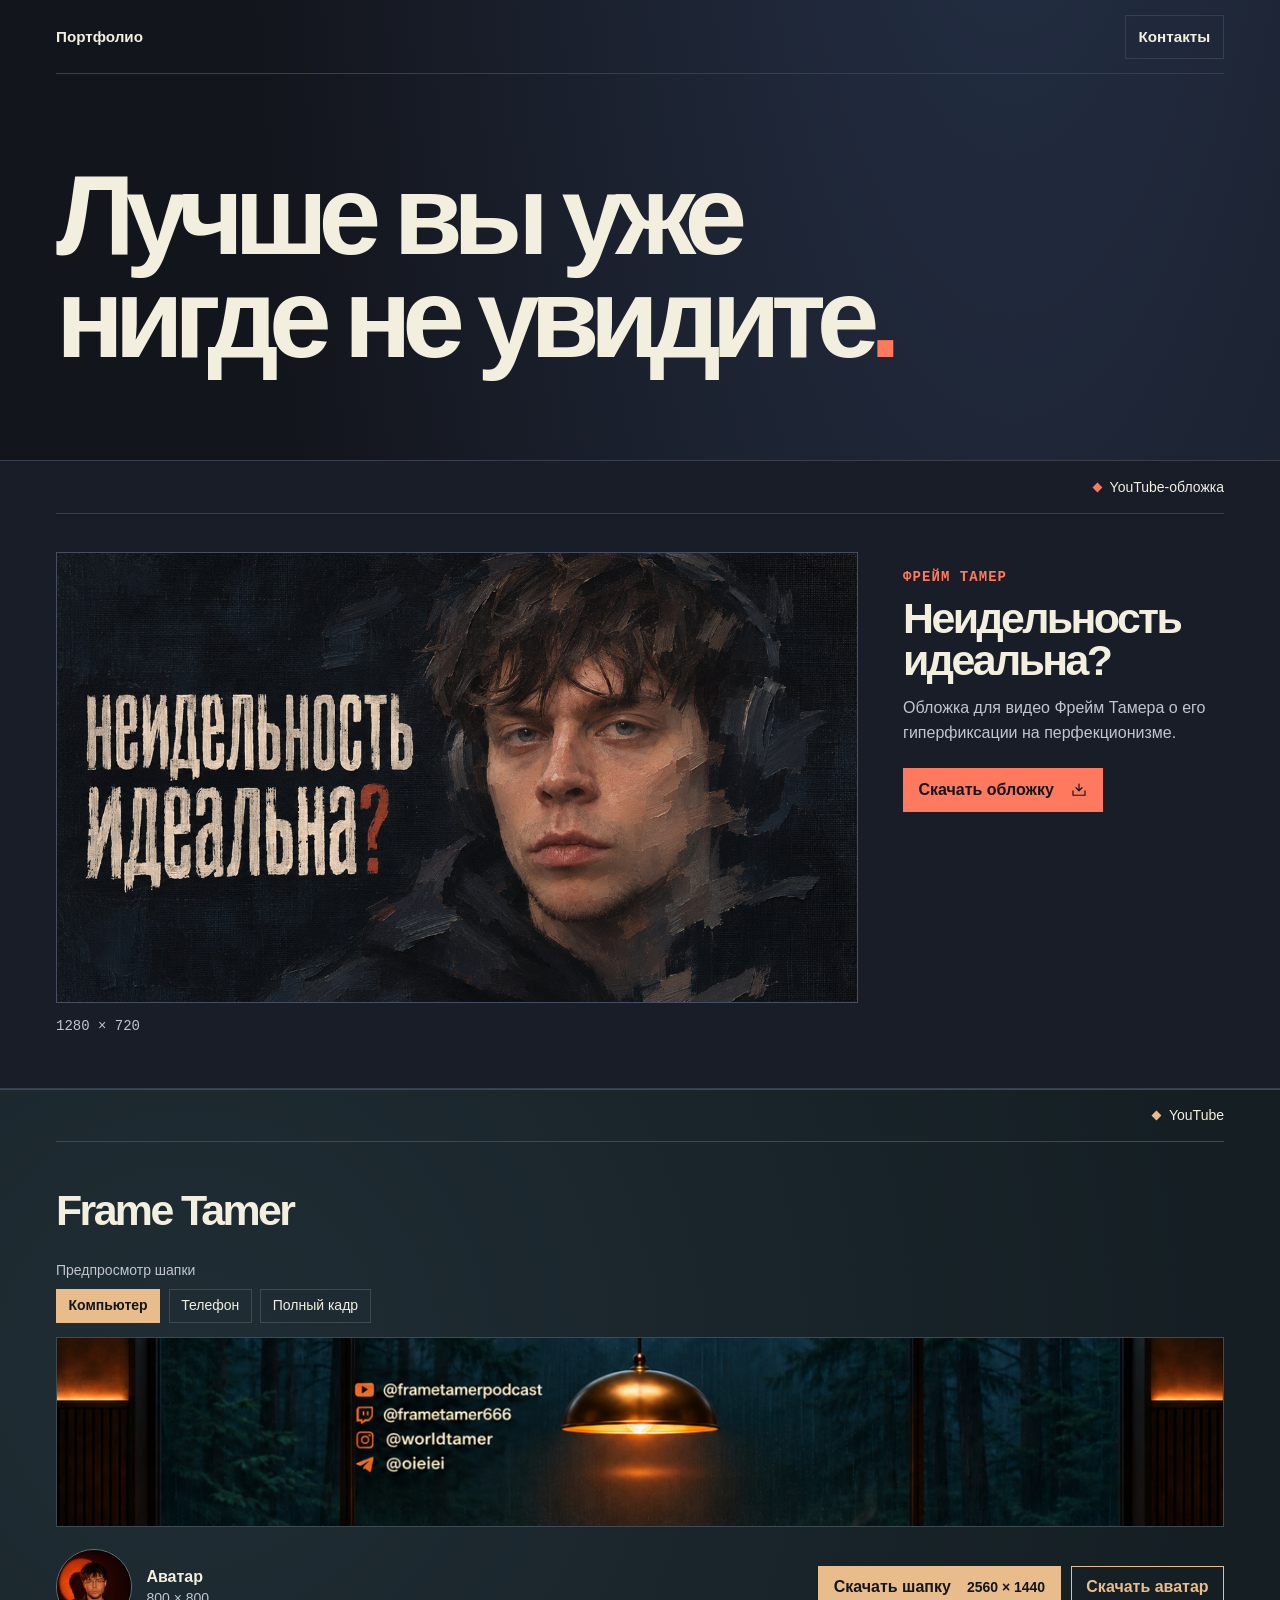
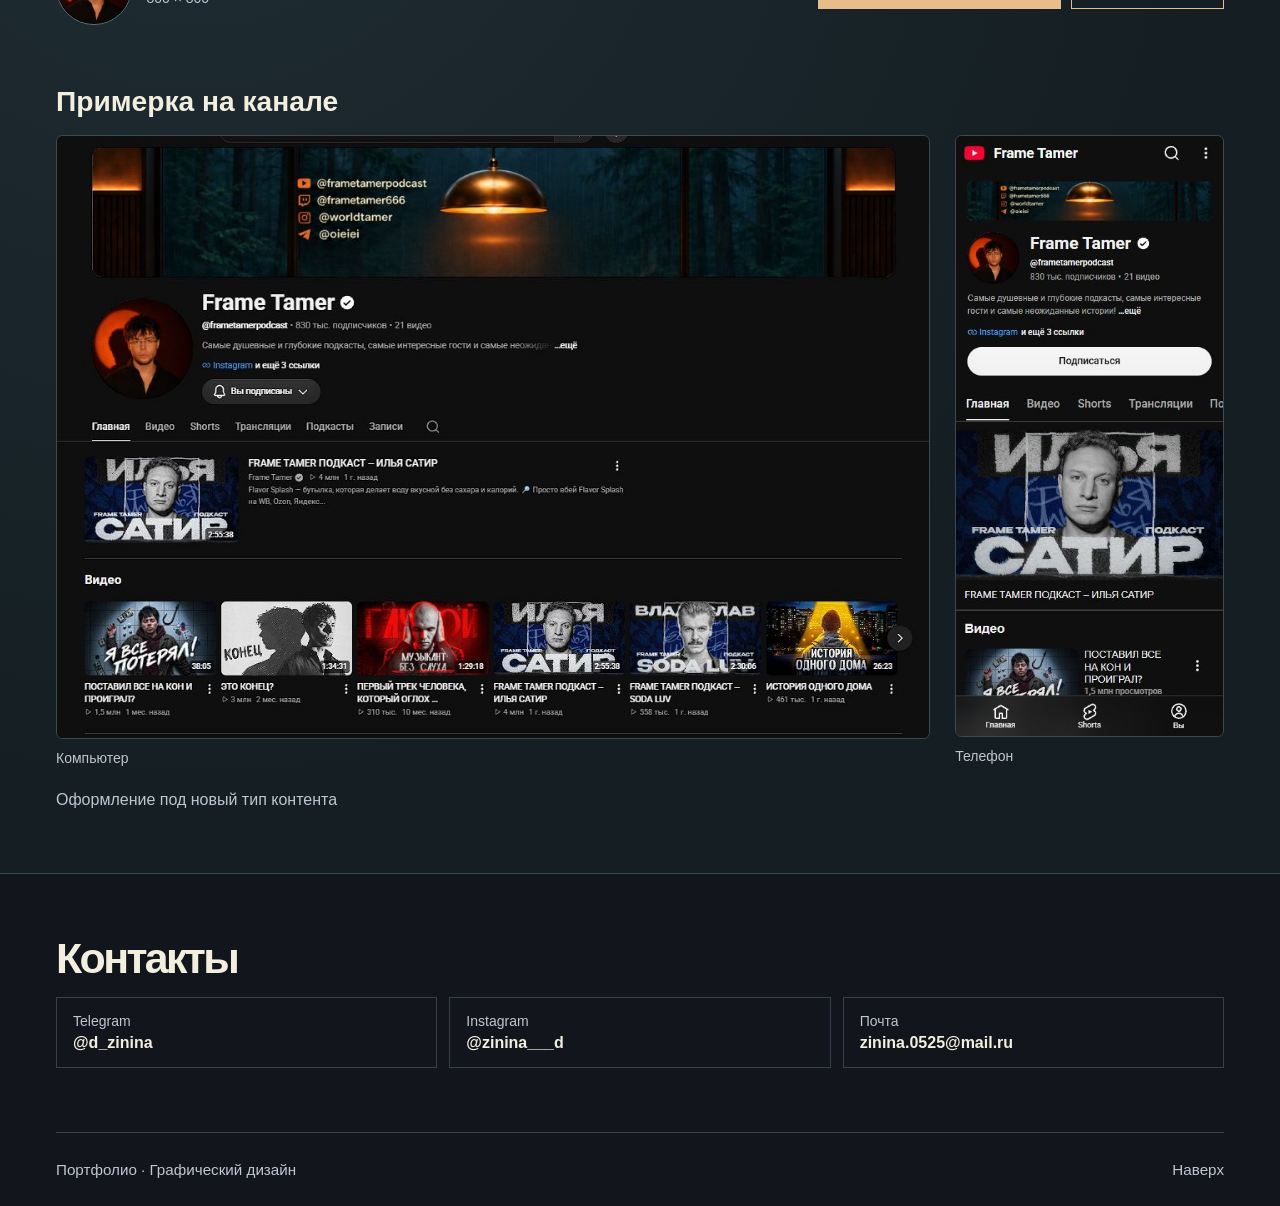
==== index.html @ 2d891936 "Capitalize the channel case caption" ====
<!doctype html>
<html lang="ru">
<head>
  <meta charset="utf-8">
  <meta name="viewport" content="width=device-width, initial-scale=1">
  <meta name="theme-color" content="#13151c">
  <meta name="description" content="Портфолио графического дизайна. Обложка видео и оформление YouTube-канала Frame Tamer.">
  <title>Портфолио Дарьи</title>
  <link rel="stylesheet" href="./style.css?v=contact-button">
</head>
<body>
  <header class="mast wrap" id="top">
    <a class="identity" href="#top">Портфолио</a>
    <a class="mast-contact" href="#contacts">Контакты</a>
  </header>
  <main>
    <section class="intro wrap" aria-labelledby="title">
      <h1 id="title">Лучше вы уже<br>нигде не увидите<span>.</span></h1>
    </section>
    <section class="project" id="work" aria-labelledby="case-title">
      <div class="wrap">
        <div class="project-head">
          <span class="project-type"><span aria-hidden="true"></span>YouTube-обложка</span>
        </div>
        <div class="project-grid">
          <figure class="art">
            <img src="./cover.jpg?v=oil-restored" width="1280" height="720" alt="Портрет Фрейм Тамера на чёрном холсте с неровными мазками по краям. Слева заголовок «неидельность идеальна?».">
            <figcaption>1280 × 720</figcaption>
          </figure>
          <div class="case-info">
            <p class="eyebrow">Фрейм Тамер</p>
            <h2 id="case-title">Неидельность <br>идеальна?</h2>
            <p>Обложка для видео Фрейм Тамера о его гиперфиксации на перфекционизме.</p>
            <a class="download" href="./cover.jpg?v=oil-restored" download="frame-tamer-youtube-cover.jpg">Скачать обложку <svg aria-hidden="true" width="18" height="18" viewBox="0 0 24 24" fill="none"><path d="M4 13v6h16v-6M8 9l4 4 4-4m-4-5v9" stroke="currentColor" stroke-width="1.6" stroke-linecap="round" stroke-linejoin="round"/></svg></a>
          </div>
        </div>
      </div>
    </section>
    <section class="project channel-project" id="channel" aria-labelledby="channel-title">
      <div class="wrap">
        <div class="project-head">
          <span class="project-type"><span aria-hidden="true"></span>YouTube</span>
        </div>

        <h2 class="channel-intro" id="channel-title">Frame Tamer</h2>

        <fieldset class="channel-preview">
          <legend>Предпросмотр шапки</legend>
          <input class="preview-radio" type="radio" name="banner-view" id="view-desktop" checked>
          <label for="view-desktop">Компьютер</label>
          <input class="preview-radio" type="radio" name="banner-view" id="view-mobile">
          <label for="view-mobile">Телефон</label>
          <input class="preview-radio" type="radio" name="banner-view" id="view-full">
          <label for="view-full">Полный кадр</label>
          <div class="banner-stage">
            <div class="banner-frame">
              <img src="./channel-banner.jpg?v=open-window" width="2560" height="1440" loading="lazy" alt="Высокое панорамное окно с видом на вечерний лес, оранжевая лампа над центром стола и контакты Frame Tamer слева.">
            </div>
          </div>
        </fieldset>

        <div class="channel-assets">
          <figure class="avatar-preview">
            <img src="./channel-avatar.jpg?v=amber" width="800" height="800" loading="lazy" alt="Фотопортрет Frame Tamer в очках. За ним оранжевый круг света и тень на стене.">
            <figcaption><strong>Аватар</strong><span>800 × 800</span></figcaption>
          </figure>
          <div class="channel-downloads" aria-label="Файлы оформления">
            <a class="download" href="./channel-banner.jpg?v=open-window" download="frame-tamer-banner.jpg">Скачать шапку <span>2560 × 1440</span></a>
            <a class="download" href="./channel-avatar.jpg?v=amber" download="frame-tamer-avatar.jpg">Скачать аватар</a>
          </div>
        </div>
        <section class="channel-mockups" aria-labelledby="mockup-title">
          <h3 id="mockup-title">Примерка на канале</h3>
          <div class="mockup-grid">
            <figure>
              <a href="./channel-preview-desktop.jpg?v=open-window" aria-label="Открыть примерку на компьютере в полном размере">
                <img src="./channel-preview-desktop.jpg?v=open-window" width="1046" height="723" loading="lazy" alt="Скриншот канала на компьютере с новой шапкой и фотоаватаром.">
              </a>
              <figcaption>Компьютер</figcaption>
            </figure>
            <figure class="mockup-phone">
              <a href="./channel-preview-mobile.jpg?v=open-window" aria-label="Открыть примерку на телефоне в полном размере">
                <img src="./channel-preview-mobile.jpg?v=open-window" width="375" height="844" loading="lazy" alt="Скриншот канала на телефоне с новой шапкой и фотоаватаром.">
              </a>
              <figcaption>Телефон</figcaption>
            </figure>
          </div>
          <p class="channel-caption">Оформление под новый тип контента</p>
        </section>
      </div>
    </section>
    <section class="contacts wrap" id="contacts" aria-labelledby="contacts-title">
      <h2 id="contacts-title">Контакты</h2>
      <ul class="contact-list">
        <li><a href="https://t.me/d_zinina"><span>Telegram</span><strong>@d_zinina</strong></a></li>
        <li><a href="https://www.instagram.com/zinina___d/"><span>Instagram</span><strong>@zinina___d</strong></a></li>
        <li><a href="mailto:zinina.0525@mail.ru"><span>Почта</span><strong>zinina.0525@mail.ru</strong></a></li>
      </ul>
    </section>
  </main>
  <footer class="footer wrap">
    <span>Портфолио · Графический дизайн</span>
    <a href="#top">Наверх</a>
  </footer>
</body>
</html>
---- style.css ----
:root {
  color-scheme: dark;
  --ink: #13151c;
  --paper: #f2efdf;
  --soft: #c0c5d1;
  --line: #383e4e;
  --accent: #ff795f;
  font-family: "Segoe UI", Arial, sans-serif;
  font-size: 100%;
}
*, *::before, *::after { box-sizing: border-box; }
html { scroll-behavior: smooth; }
body {
  min-width: 280px;
  margin: 0;
  color: var(--paper);
  background-color: var(--ink);
  background-image: radial-gradient(ellipse at 79% -18%, #253148, transparent 54%);
  -webkit-font-smoothing: antialiased;
}
a { color: inherit; text-decoration: none; }
a:hover { color: var(--accent); }
a:focus-visible { outline: 2px solid var(--accent); outline-offset: 5px; }
.wrap { width: min(100% - 7rem, 1280px); margin-inline: auto; }
.mast, .footer {
  display: flex;
  justify-content: space-between;
  align-items: center;
  gap: 1rem;
  min-height: 74px;
  font-size: .95rem;
}
.mast { border-bottom: 1px solid var(--line); }
.identity { display: inline-flex; align-items: center; gap: .65rem; font-weight: 700; }
.mast-contact {
  display: inline-flex;
  align-items: center;
  min-height: 44px;
  padding: .4rem .8rem;
  border: 1px solid var(--line);
  font-weight: 650;
}
.mast-contact:hover { border-color: var(--accent); }
.intro { padding-block: clamp(2.8rem, 7vw, 6.25rem); }
.eyebrow {
  margin: 0;
  color: var(--soft);
  font: 600 .875rem/1.4 "Cascadia Mono", Consolas, monospace;
  text-transform: uppercase;
  letter-spacing: .075em;
}
h1 {
  margin: 0;
  font-size: clamp(2.1rem, 8.8vw, 7.85rem);
  line-height: .92;
  font-weight: 800;
  letter-spacing: -.085em;
}
h1 span { color: var(--accent); }
.project {
  background: #191d27;
  border-block: 1px solid var(--line);
  scroll-margin-top: 1rem;
}
.project-head {
  display: flex;
  align-items: center;
  justify-content: flex-end;
  flex-wrap: wrap;
  gap: .75rem;
  padding-block: 1.1rem;
  border-bottom: 1px solid var(--line);
}
.project-type {
  display: inline-flex;
  gap: .56rem;
  align-items: center;
  color: var(--paper);
  font-size: .875rem;
}
.project-type span { width: .43rem; height: .43rem; background: var(--accent); transform: rotate(45deg); }
.project-grid {
  display: grid;
  grid-template-columns: minmax(0, 2.5fr) minmax(0, 1fr);
  align-items: start;
  gap: clamp(1.8rem, 3.5vw, 3.5rem);
  padding-block: clamp(1.4rem, 3vw, 2.6rem) clamp(1.8rem, 4vw, 3.5rem);
}
.art { margin: 0; }
.art img {
  aspect-ratio: 16 / 9;
  display: block;
  width: 100%;
  height: auto;
  border: 1px solid #474e62;
}
.art figcaption {
  display: flex;
  justify-content: space-between;
  gap: 1rem;
  margin-top: .85rem;
  color: var(--soft);
  font: .875rem/1.4 "Cascadia Mono", Consolas, monospace;
}
.case-info { padding-block: clamp(0rem, 1.25vw, 1rem); }
.case-info .eyebrow { color: var(--accent); }
h2 {
  margin: .65rem 0 .95rem;
  font-size: clamp(1.9rem, 3.35vw, 3.45rem);
  line-height: .97;
  letter-spacing: -.061em;
  overflow-wrap: anywhere;
}
.case-info p:not(.eyebrow) { margin: 0 0 .85rem; color: var(--soft); line-height: 1.53; }
.download {
  display: inline-flex;
  justify-content: space-between;
  align-items: center;
  gap: 1rem;
  margin-top: .6rem;
  padding: .72rem .9rem;
  border: 1px solid var(--accent);
  font-weight: 650;
  color: var(--ink);
  background: var(--accent);
}
.download:hover { color: var(--accent); background: transparent; }
.footer { color: var(--soft); }
@media (max-width: 900px) {
  .wrap { width: calc(100% - 3rem); }
  .project-grid { grid-template-columns: minmax(0, 1fr); }
  .case-info { max-width: 32rem; }
  h2 { font-size: clamp(2.4rem, 6.5vw, 3.4rem); }
  h2 br { display: none; }
}
@media (max-width: 590px) {
  .wrap { width: calc(100% - 2rem); }
  .mast, .footer { min-height: 60px; }
  h1 { font-size: clamp(1.85rem, 10vw, 3.9rem); }
  .eyebrow { letter-spacing: .035em; }
  .footer { font-size: .875rem; }
}
@media (prefers-reduced-motion: reduce) { html { scroll-behavior: auto; } }



.channel-project {
  --accent: #e9bd8b;
  --line: #3d4b51;
  background-color: #141e23;
  background-image: radial-gradient(ellipse at 15% 20%, #202d34, transparent 68%);
  padding-bottom: clamp(2.2rem, 5vw, 4rem);
}
.channel-intro { margin: 0; padding-block: clamp(1.5rem, 4vw, 3rem) clamp(1rem, 2.4vw, 2rem); }
.channel-preview {
  min-inline-size: 0;
  margin: 0;
  padding: 0;
  border: 0;
}
.channel-preview legend {
  padding: 0;
  margin-bottom: .65rem;
  color: var(--soft);
  font-size: .875rem;
}
.preview-radio {
  position: absolute;
  inline-size: 1px;
  block-size: 1px;
  clip-path: inset(50%);
  overflow: hidden;
  white-space: nowrap;
}
.preview-radio + label {
  display: inline-block;
  margin: 0 .25rem .45rem 0;
  padding: .48rem .72rem;
  border: 1px solid var(--line);
  color: var(--paper);
  cursor: pointer;
  font-size: .875rem;
  line-height: 1.25;
}
.preview-radio + label:hover { border-color: var(--accent); }
.preview-radio:checked + label {
  border-color: var(--accent);
  background: var(--accent);
  color: var(--ink);
  font-weight: 650;
}
.preview-radio:focus-visible + label { outline: 2px solid var(--accent); outline-offset: 3px; }
.banner-stage {
  display: grid;
  place-items: center;
  margin-top: .4rem;
  border: 1px solid var(--line);
  background: #10181c;
}
.banner-frame {
  position: relative;
  width: 100%;
  aspect-ratio: 963 / 155;
  overflow: hidden;
}
.banner-frame img {
  position: absolute;
  inset: 50% auto auto 50%;
  display: block;
  width: 100%;
  max-width: none;
  height: auto;
  transform: translate(-50%, -50%);
}
#view-mobile:checked ~ .banner-stage .banner-frame {
  width: min(100%, 33rem);
  aspect-ratio: 343 / 55.3;
}
#view-mobile:checked ~ .banner-stage img { width: 149.254%; top: 50.5%; }
#view-full:checked ~ .banner-stage .banner-frame { aspect-ratio: 16 / 9; }
.channel-assets {
  display: flex;
  justify-content: space-between;
  flex-wrap: wrap;
  align-items: center;
  gap: 1rem 2rem;
  margin-top: 1.4rem;
}
.avatar-preview { display: flex; align-items: center; gap: .9rem; margin: 0; }
.avatar-preview img {
  display: block;
  width: 76px;
  height: 76px;
  border: 1px solid #657577;
  border-radius: 50%;
}
.avatar-preview figcaption { display: grid; gap: .25rem; }
.avatar-preview span, .channel-downloads span { font-size: .875rem; }
.avatar-preview span { color: var(--soft); }
.channel-downloads { display: flex; flex-wrap: wrap; gap: .65rem; }
.channel-downloads .download { margin: 0; }
.channel-downloads .download + .download { background: transparent; color: var(--accent); }
.channel-downloads .download + .download:hover { background: var(--accent); color: var(--ink); }
@media (max-width: 480px) {
  .channel-downloads .download { font-size: .875rem; }
}


.channel-mockups { margin-top: clamp(2rem, 5vw, 3.75rem); }
.channel-mockups h3 {
  margin: 0 0 1rem;
  font-size: clamp(1.35rem, 2.2vw, 1.8rem);
  line-height: 1.2;
}
.mockup-grid {
  display: grid;
  grid-template-columns: minmax(0, 3.25fr) minmax(0, 1fr);
  gap: clamp(1rem, 2vw, 1.6rem);
  align-items: start;
}
.mockup-grid figure { margin: 0; min-width: 0; }
.mockup-grid a { display: block; }
.mockup-grid img {
  display: block;
  width: 100%;
  height: auto;
  border: 1px solid var(--line);
  border-radius: .4rem;
}
.mockup-grid a:hover img { border-color: var(--accent); }
.mockup-grid figcaption { margin-top: .65rem; color: var(--soft); font-size: .875rem; }
.channel-caption { margin: 1.6rem 0 0; color: var(--soft); font-size: 1rem; }
@media (max-width: 720px) {
  .mockup-grid { grid-template-columns: minmax(0, 1fr); }
  .mockup-phone { max-width: min(100%, 375px); justify-self: center; }
}


.contacts { padding-block: clamp(2.2rem, 5vw, 4rem); }
.contacts h2 { margin: 0 0 1.1rem; }
.contact-list {
  display: grid;
  grid-template-columns: repeat(auto-fit, minmax(min(100%, 13rem), 1fr));
  gap: .75rem;
  margin: 0;
  padding: 0;
  list-style: none;
}
.contact-list a {
  display: grid;
  gap: .35rem;
  padding: .9rem 1rem;
  border: 1px solid var(--line);
  overflow-wrap: anywhere;
}
.contact-list a:hover { border-color: var(--accent); }
.contact-list a span { color: var(--soft); font-size: .875rem; }
main:has(.contacts) + .footer { border-top: 1px solid var(--line); }
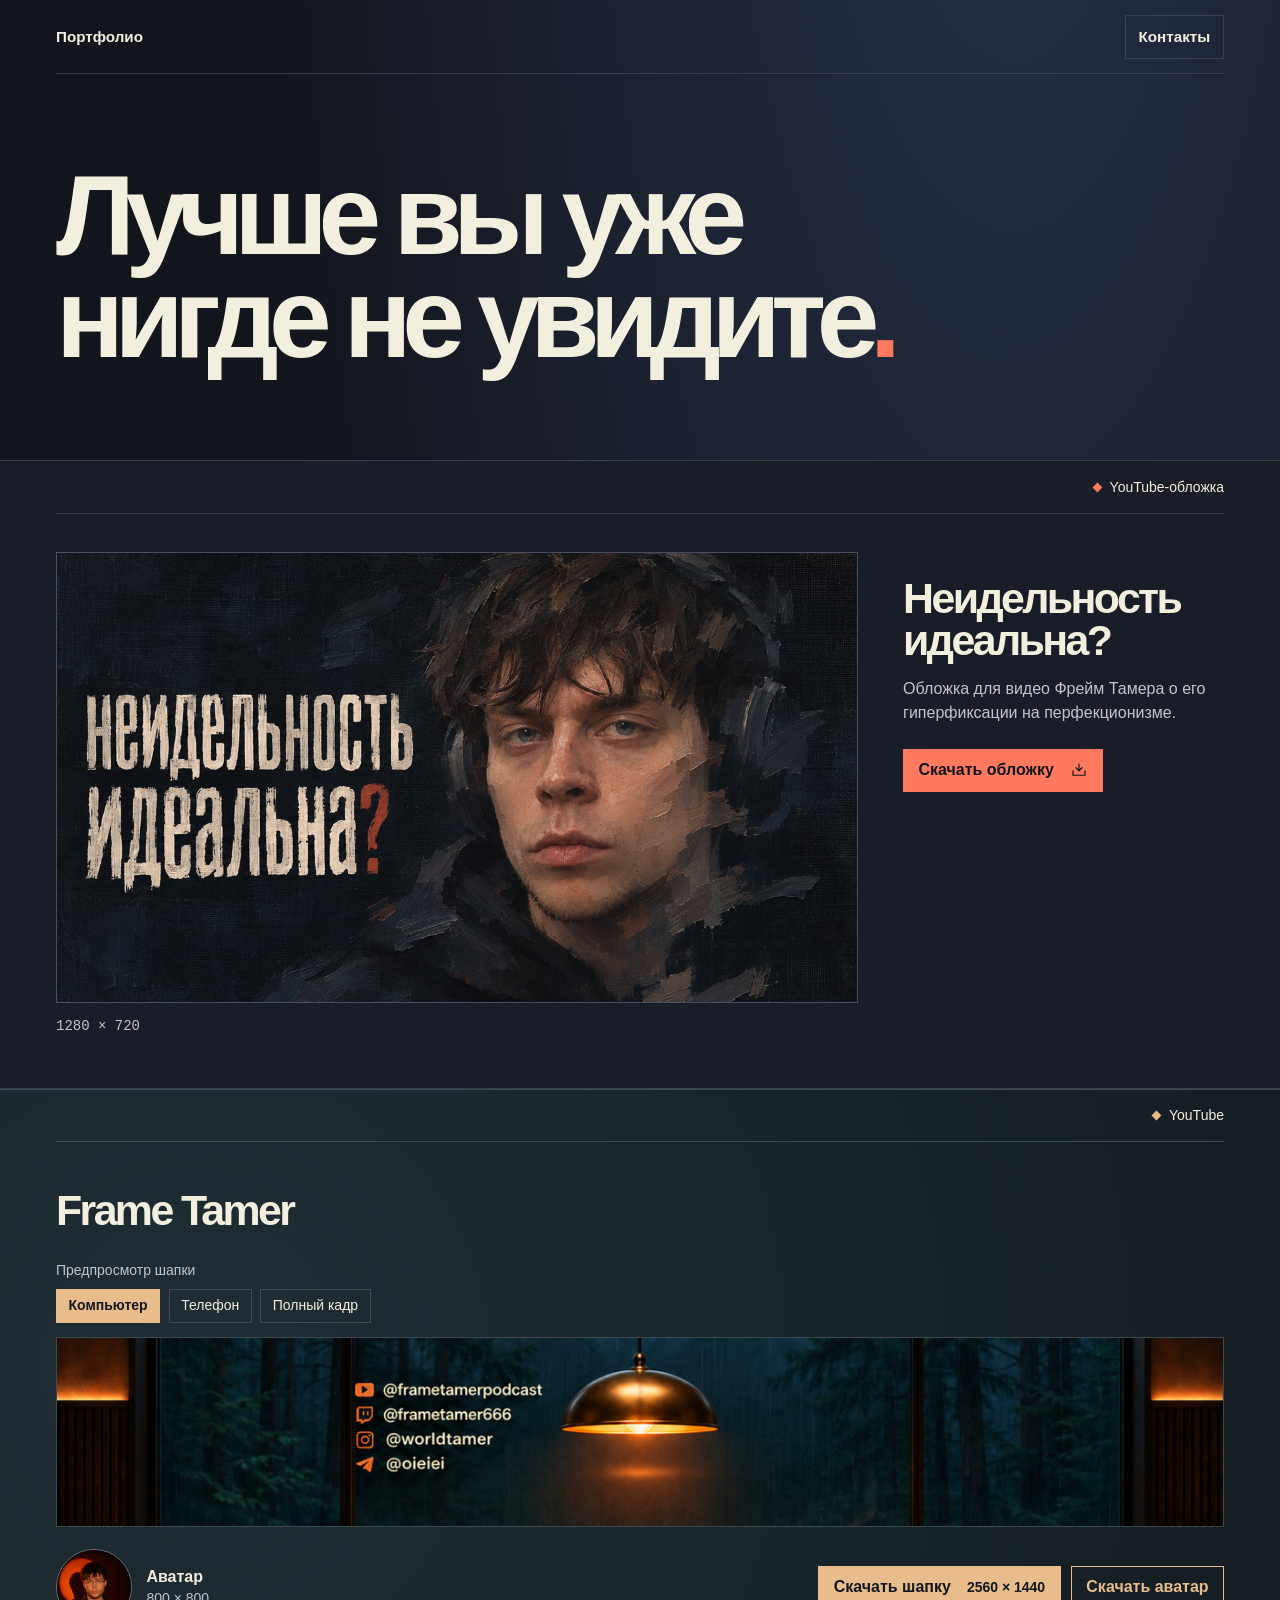
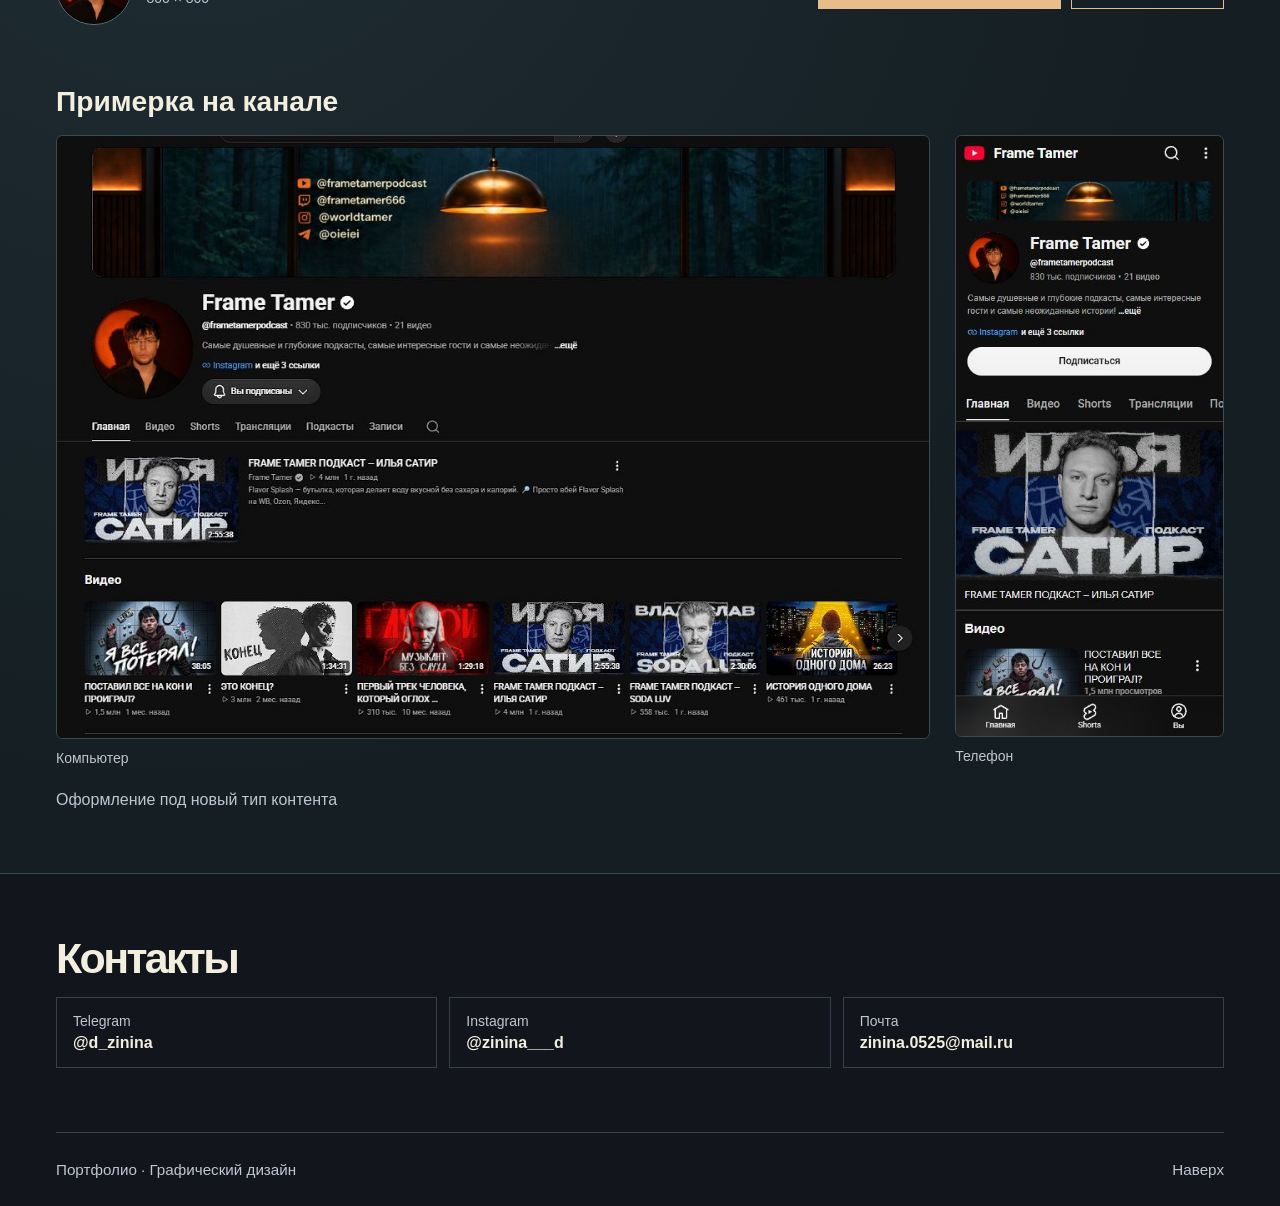
==== commit 13c19707: "Remove the eyebrow above the thumbnail title" ====
--- a/index.html
+++ b/index.html
@@ -28,7 +28,6 @@
             <figcaption>1280 × 720</figcaption>
           </figure>
           <div class="case-info">
-            <p class="eyebrow">Фрейм Тамер</p>
             <h2 id="case-title">Неидельность <br>идеальна?</h2>
             <p>Обложка для видео Фрейм Тамера о его гиперфиксации на перфекционизме.</p>
             <a class="download" href="./cover.jpg?v=oil-restored" download="frame-tamer-youtube-cover.jpg">Скачать обложку <svg aria-hidden="true" width="18" height="18" viewBox="0 0 24 24" fill="none"><path d="M4 13v6h16v-6M8 9l4 4 4-4m-4-5v9" stroke="currentColor" stroke-width="1.6" stroke-linecap="round" stroke-linejoin="round"/></svg></a>
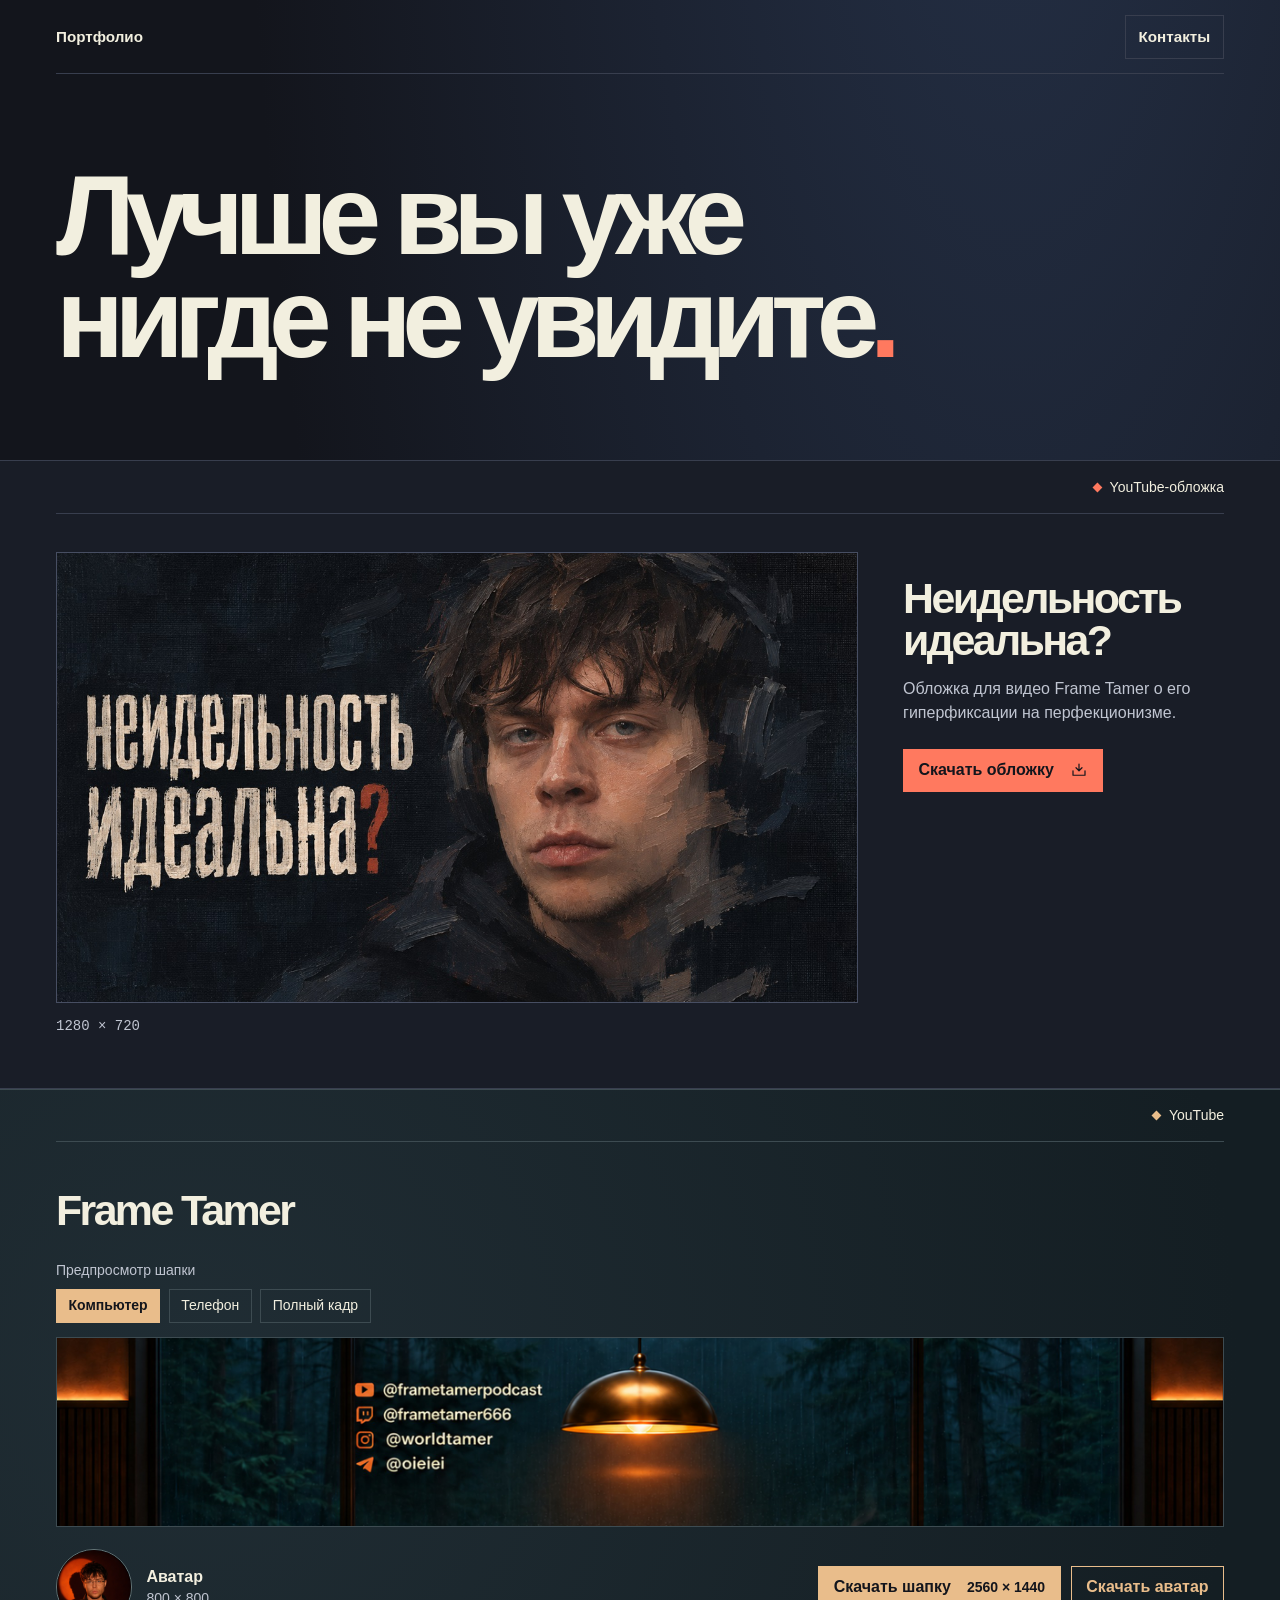
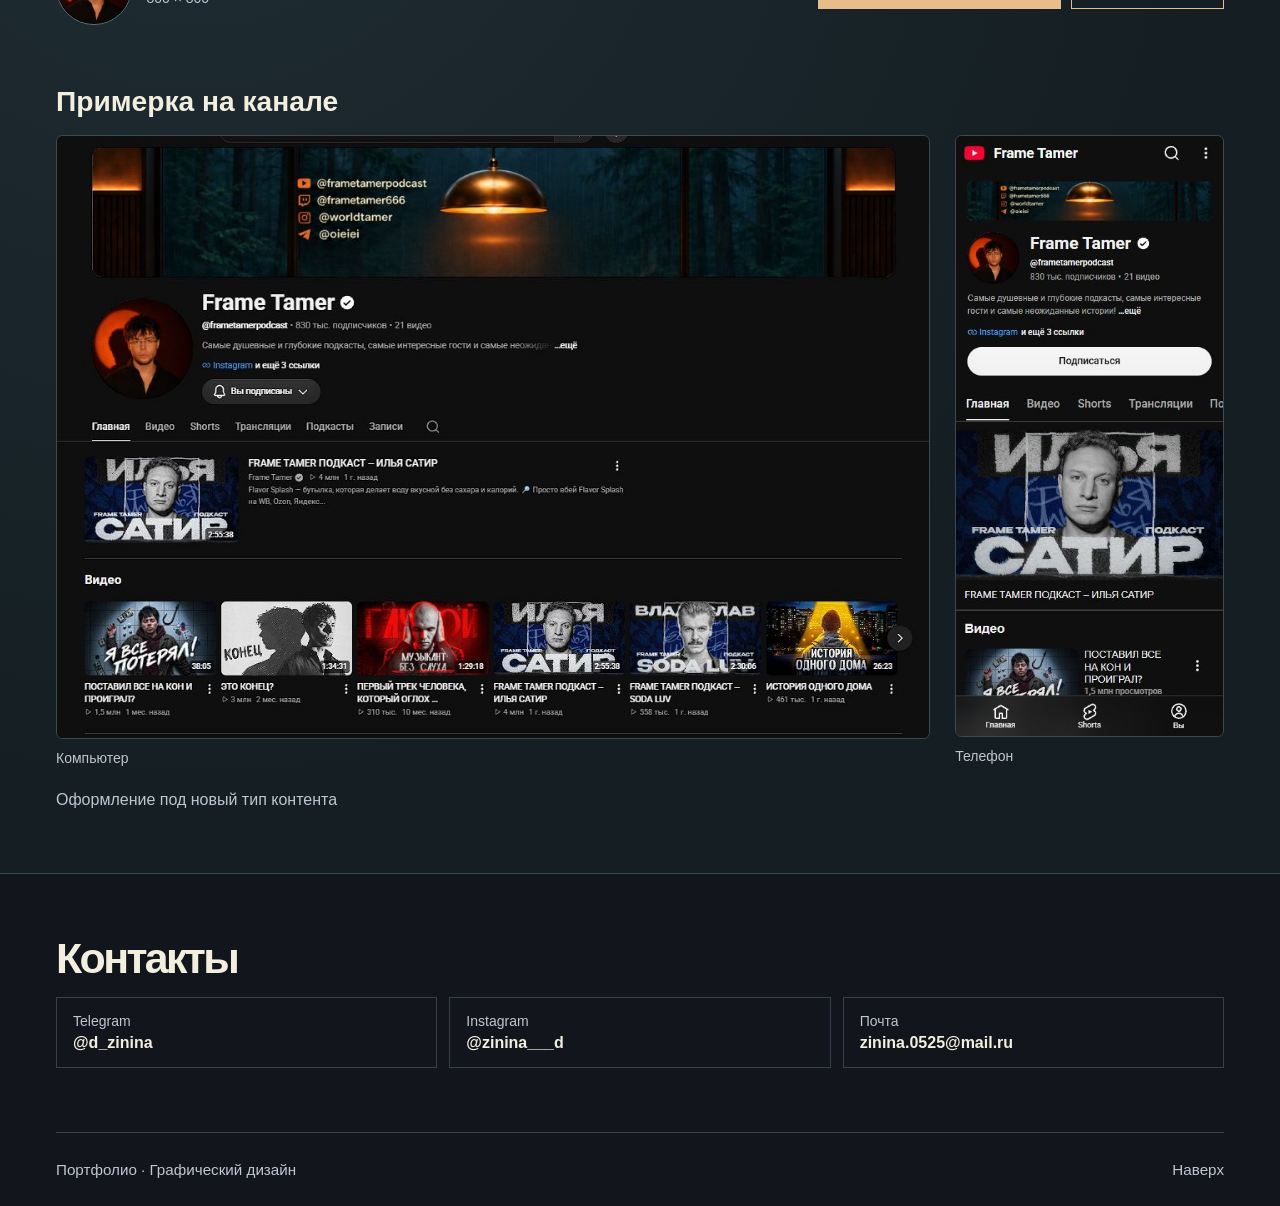
==== commit fd5af39a: "Use the requested Frame Tamer thumbnail description" ====
--- a/index.html
+++ b/index.html
@@ -29,7 +29,7 @@
           </figure>
           <div class="case-info">
             <h2 id="case-title">Неидельность <br>идеальна?</h2>
-            <p>Обложка для видео Фрейм Тамера о его гиперфиксации на перфекционизме.</p>
+            <p>Обложка для видео Frame Tamer о его гиперфиксации на перфекционизме.</p>
             <a class="download" href="./cover.jpg?v=oil-restored" download="frame-tamer-youtube-cover.jpg">Скачать обложку <svg aria-hidden="true" width="18" height="18" viewBox="0 0 24 24" fill="none"><path d="M4 13v6h16v-6M8 9l4 4 4-4m-4-5v9" stroke="currentColor" stroke-width="1.6" stroke-linecap="round" stroke-linejoin="round"/></svg></a>
           </div>
         </div>
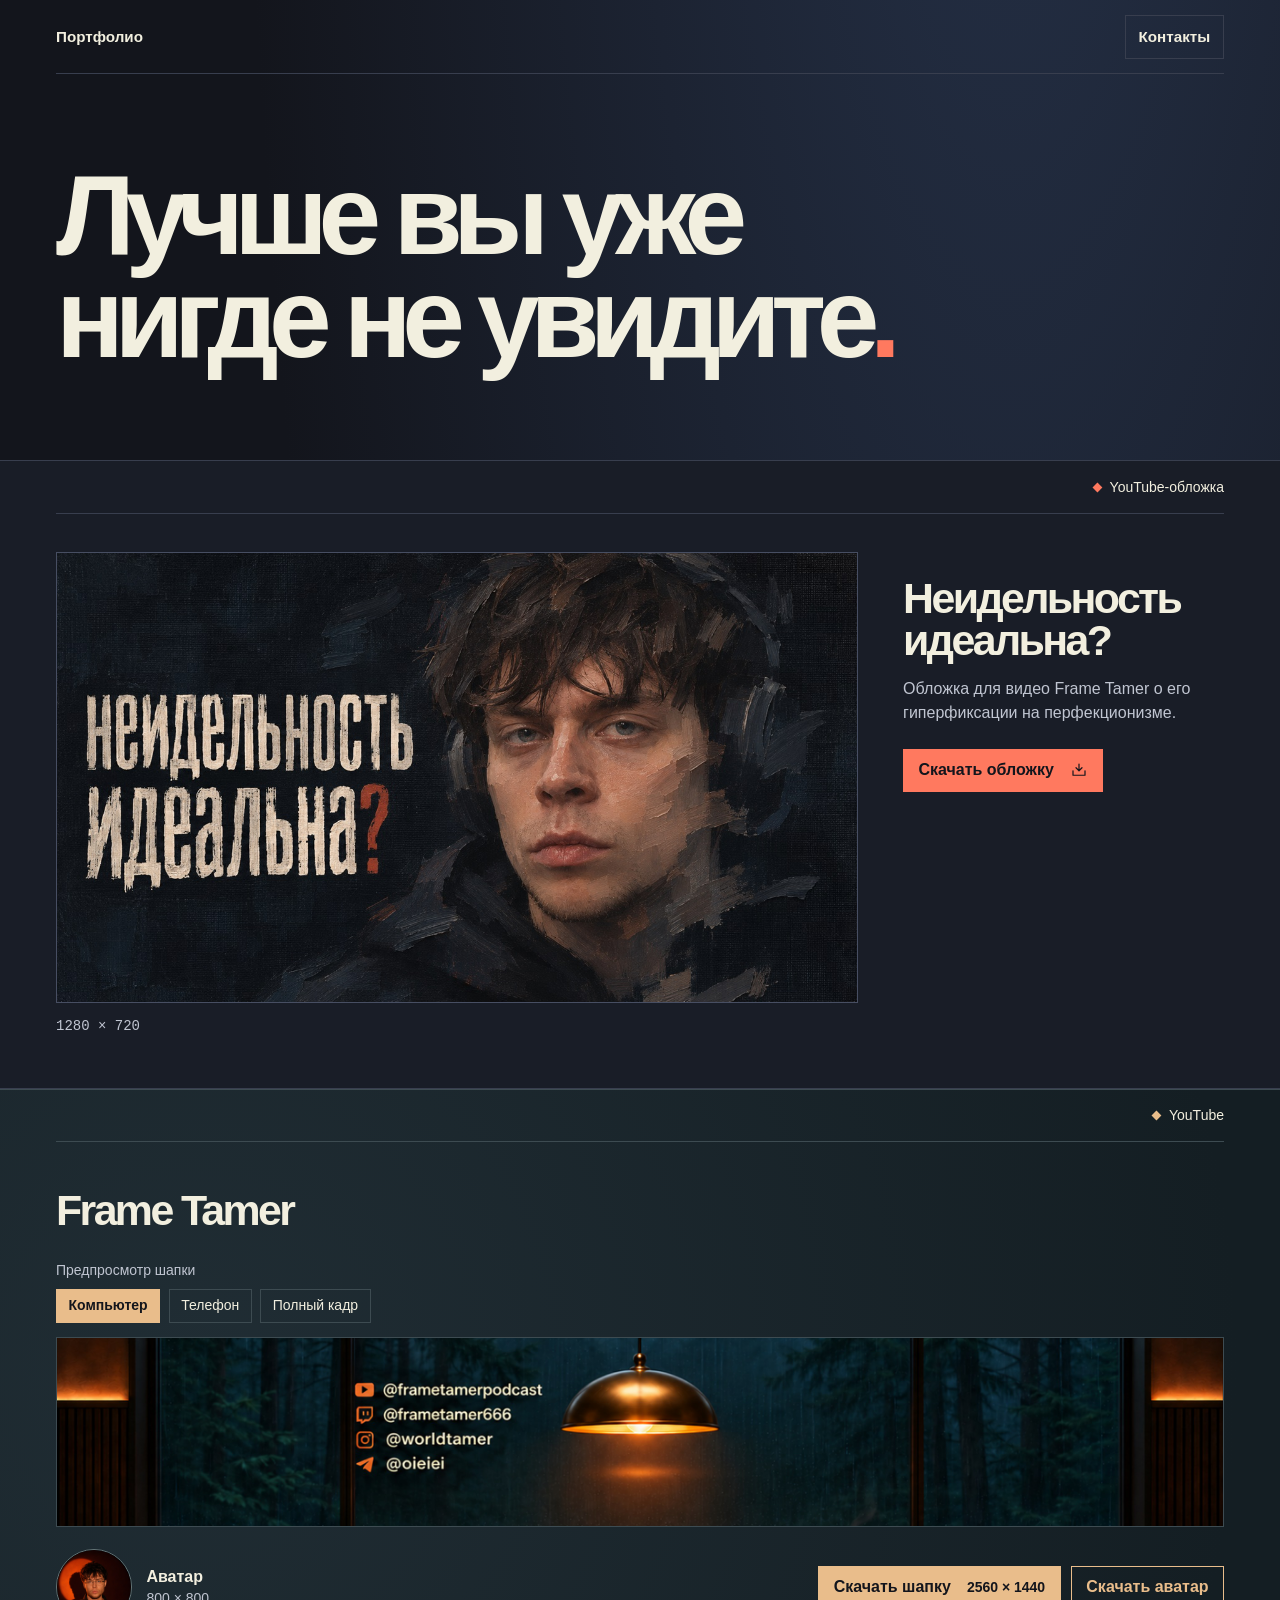
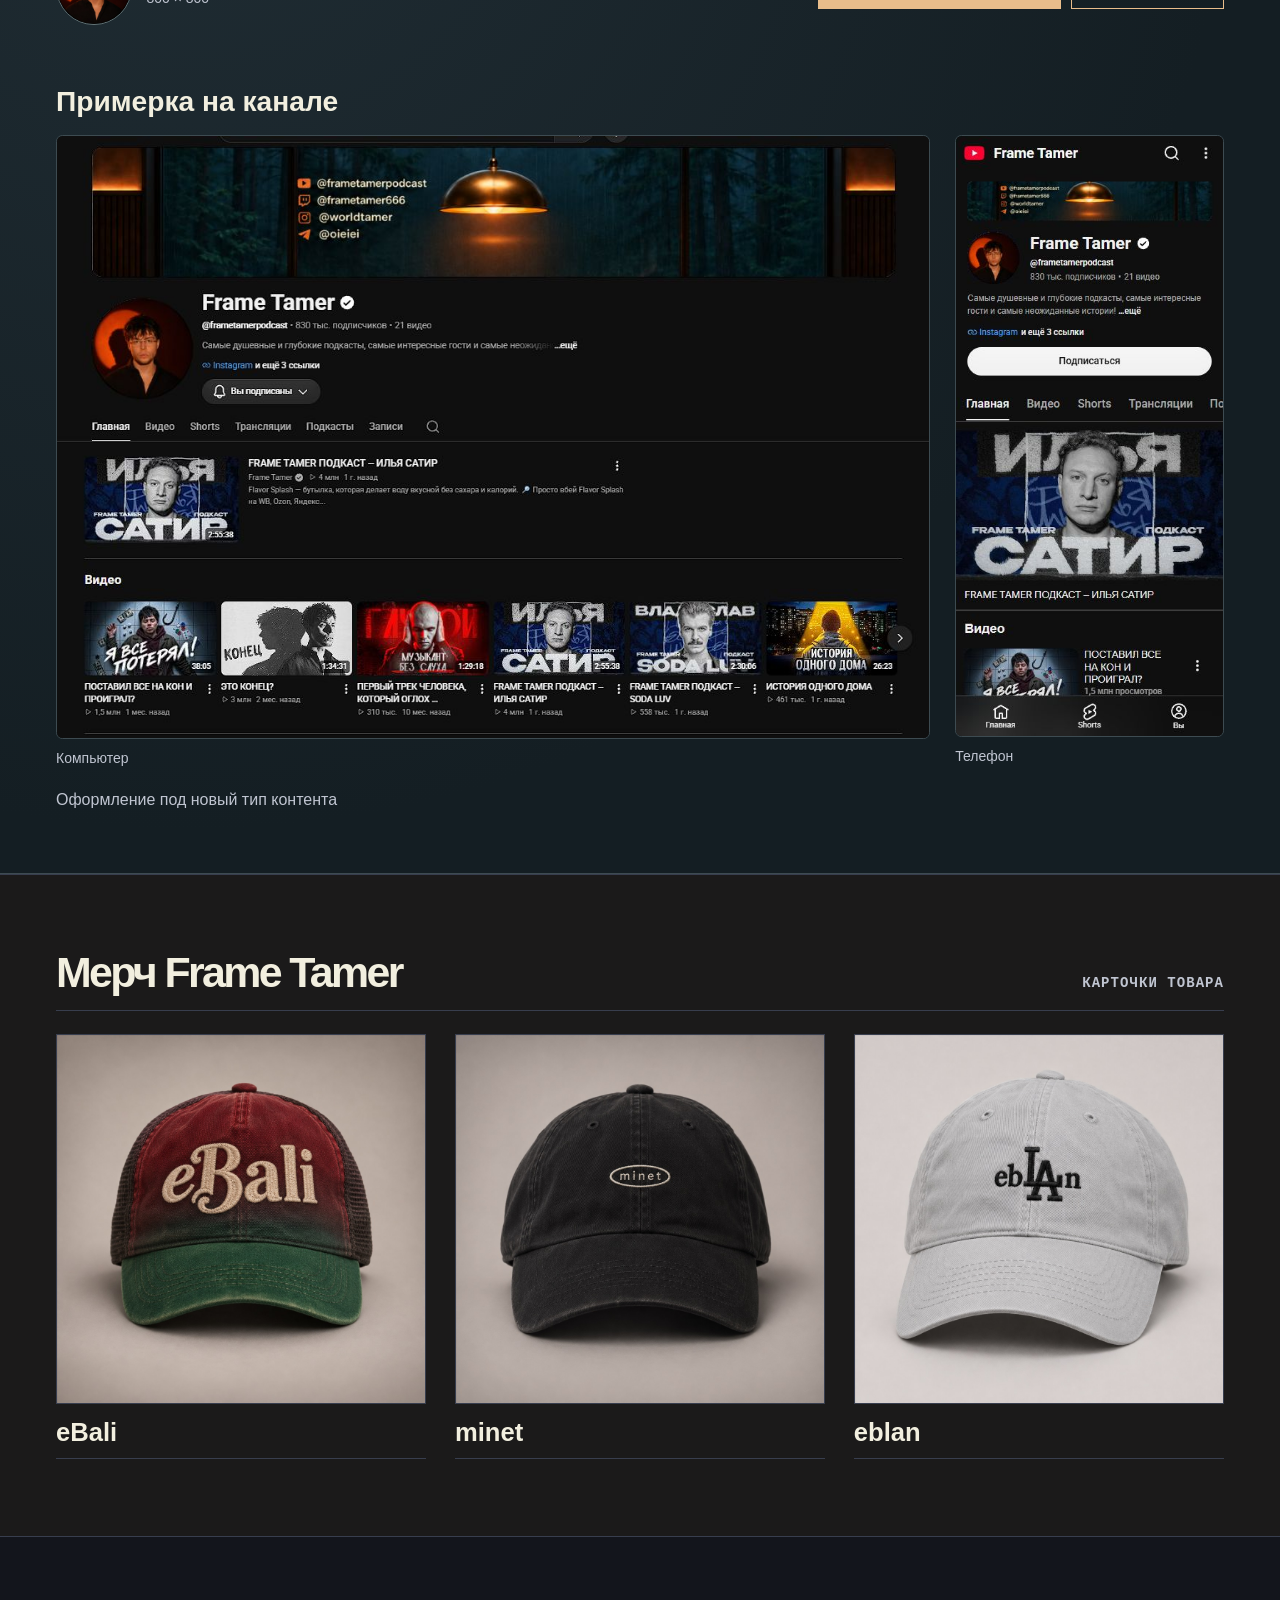
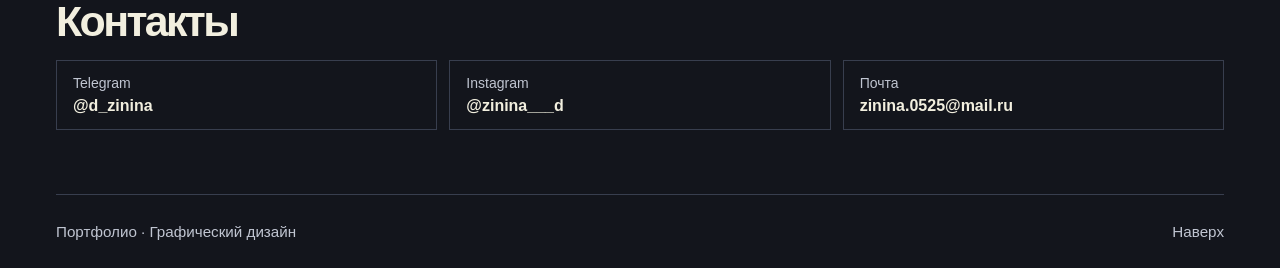
==== commit 16d2dcd4: "Add three Frame Tamer merch product cards" ====
--- a/index.html
+++ b/index.html
@@ -4,9 +4,9 @@
   <meta charset="utf-8">
   <meta name="viewport" content="width=device-width, initial-scale=1">
   <meta name="theme-color" content="#13151c">
-  <meta name="description" content="Портфолио графического дизайна. Обложка видео и оформление YouTube-канала Frame Tamer.">
+  <meta name="description" content="Портфолио графического дизайна. Обложка видео, оформление YouTube-канала и мерч Frame Tamer.">
   <title>Портфолио Дарьи</title>
-  <link rel="stylesheet" href="./style.css?v=contact-button">
+  <link rel="stylesheet" href="./style.css?v=merch">
 </head>
 <body>
   <header class="mast wrap" id="top">
@@ -88,6 +88,34 @@
         </section>
       </div>
     </section>
+    <section class="project merch-project" id="merch" aria-labelledby="merch-title">
+      <div class="wrap">
+        <div class="merch-heading">
+          <h2 id="merch-title">Мерч Frame Tamer</h2>
+          <p class="eyebrow">Карточки товара</p>
+        </div>
+        <div class="merch-grid">
+          <figure class="merch-card">
+            <a href="./merch-ebali.jpg" aria-label="Открыть карточку кепки eBali">
+              <img src="./merch-ebali.jpg" width="1000" height="1000" loading="lazy" alt="Бордовая кепка с зелёным козырьком и кремовой вышивкой eBali.">
+            </a>
+            <figcaption lang="en">eBali</figcaption>
+          </figure>
+          <figure class="merch-card">
+            <a href="./merch-minet.jpg" aria-label="Открыть карточку кепки minet">
+              <img src="./merch-minet.jpg" width="1000" height="1000" loading="lazy" alt="Чёрная кепка с вышивкой minet в светлом овале.">
+            </a>
+            <figcaption lang="en">minet</figcaption>
+          </figure>
+          <figure class="merch-card">
+            <a href="./merch-eblan.jpg" aria-label="Открыть карточку кепки eblan">
+              <img src="./merch-eblan.jpg" width="1000" height="1000" loading="lazy" alt="Светло-серая кепка eblan. В центре тёмной вышивки переплетены буквы LA.">
+            </a>
+            <figcaption lang="en">eblan</figcaption>
+          </figure>
+        </div>
+      </div>
+    </section>
     <section class="contacts wrap" id="contacts" aria-labelledby="contacts-title">
       <h2 id="contacts-title">Контакты</h2>
       <ul class="contact-list">
--- a/style.css
+++ b/style.css
@@ -296,3 +296,45 @@
 .contact-list a:hover { border-color: var(--accent); }
 .contact-list a span { color: var(--soft); font-size: .875rem; }
 main:has(.contacts) + .footer { border-top: 1px solid var(--line); }
+
+
+.merch-project {
+  padding-block: clamp(2.5rem, 6vw, 5rem);
+  background: #1b1a1a;
+}
+.merch-heading {
+  display: flex;
+  flex-wrap: wrap;
+  justify-content: space-between;
+  align-items: baseline;
+  gap: .65rem 1.5rem;
+  padding-bottom: 1rem;
+  border-bottom: 1px solid var(--line);
+}
+.merch-heading h2 { margin: 0; }
+.merch-grid {
+  display: grid;
+  grid-template-columns: repeat(3, minmax(0, 1fr));
+  gap: clamp(.9rem, 2.25vw, 2rem);
+  margin-top: 1.45rem;
+}
+.merch-card { margin: 0; min-width: 0; }
+.merch-card a { display: block; }
+.merch-card img {
+  display: block;
+  width: 100%;
+  height: auto;
+  aspect-ratio: 1;
+  border: 1px solid var(--line);
+  background: #c9c3b9;
+}
+.merch-card a:hover img { border-color: var(--accent); }
+.merch-card figcaption {
+  padding: .85rem 0 .7rem;
+  border-bottom: 1px solid var(--line);
+  font-size: clamp(1.18rem, 2vw, 1.65rem);
+  font-weight: 750;
+}
+@media (max-width: 650px) {
+  .merch-grid { grid-template-columns: minmax(0, 1fr); }
+}
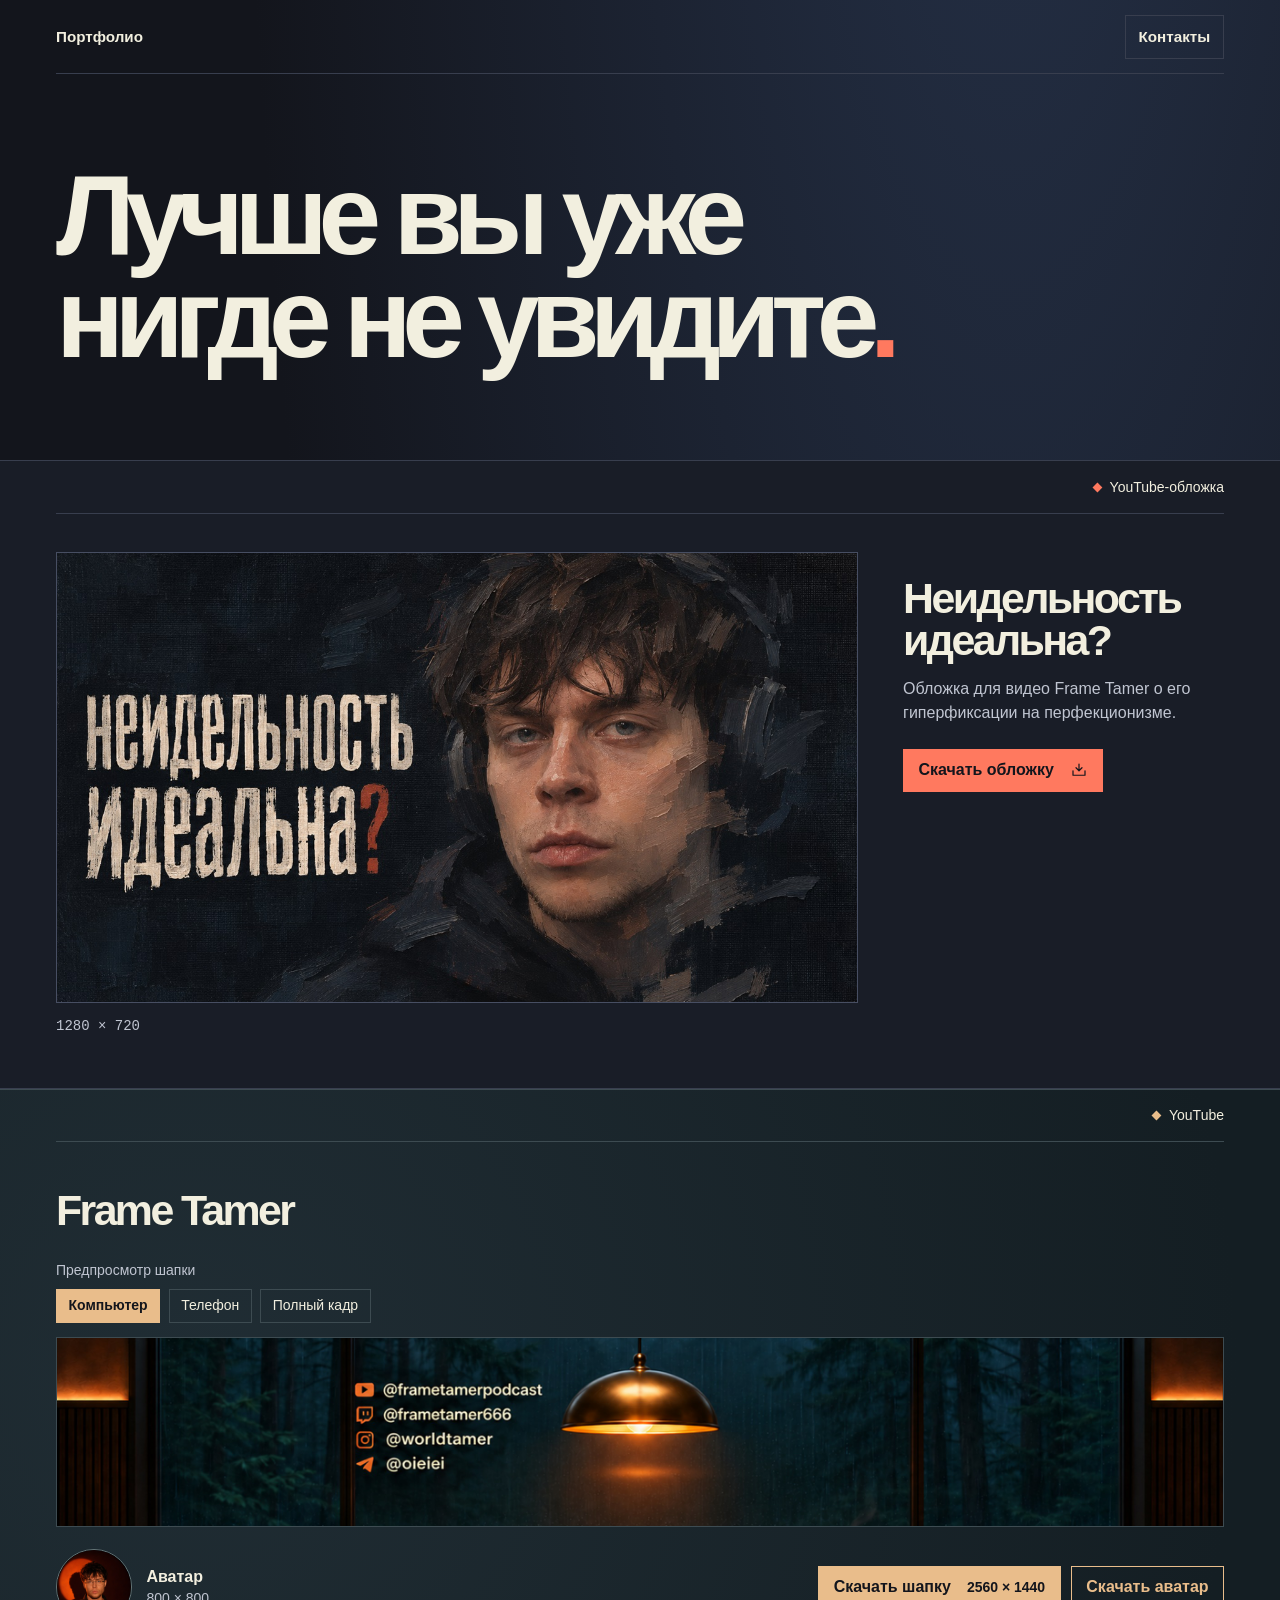
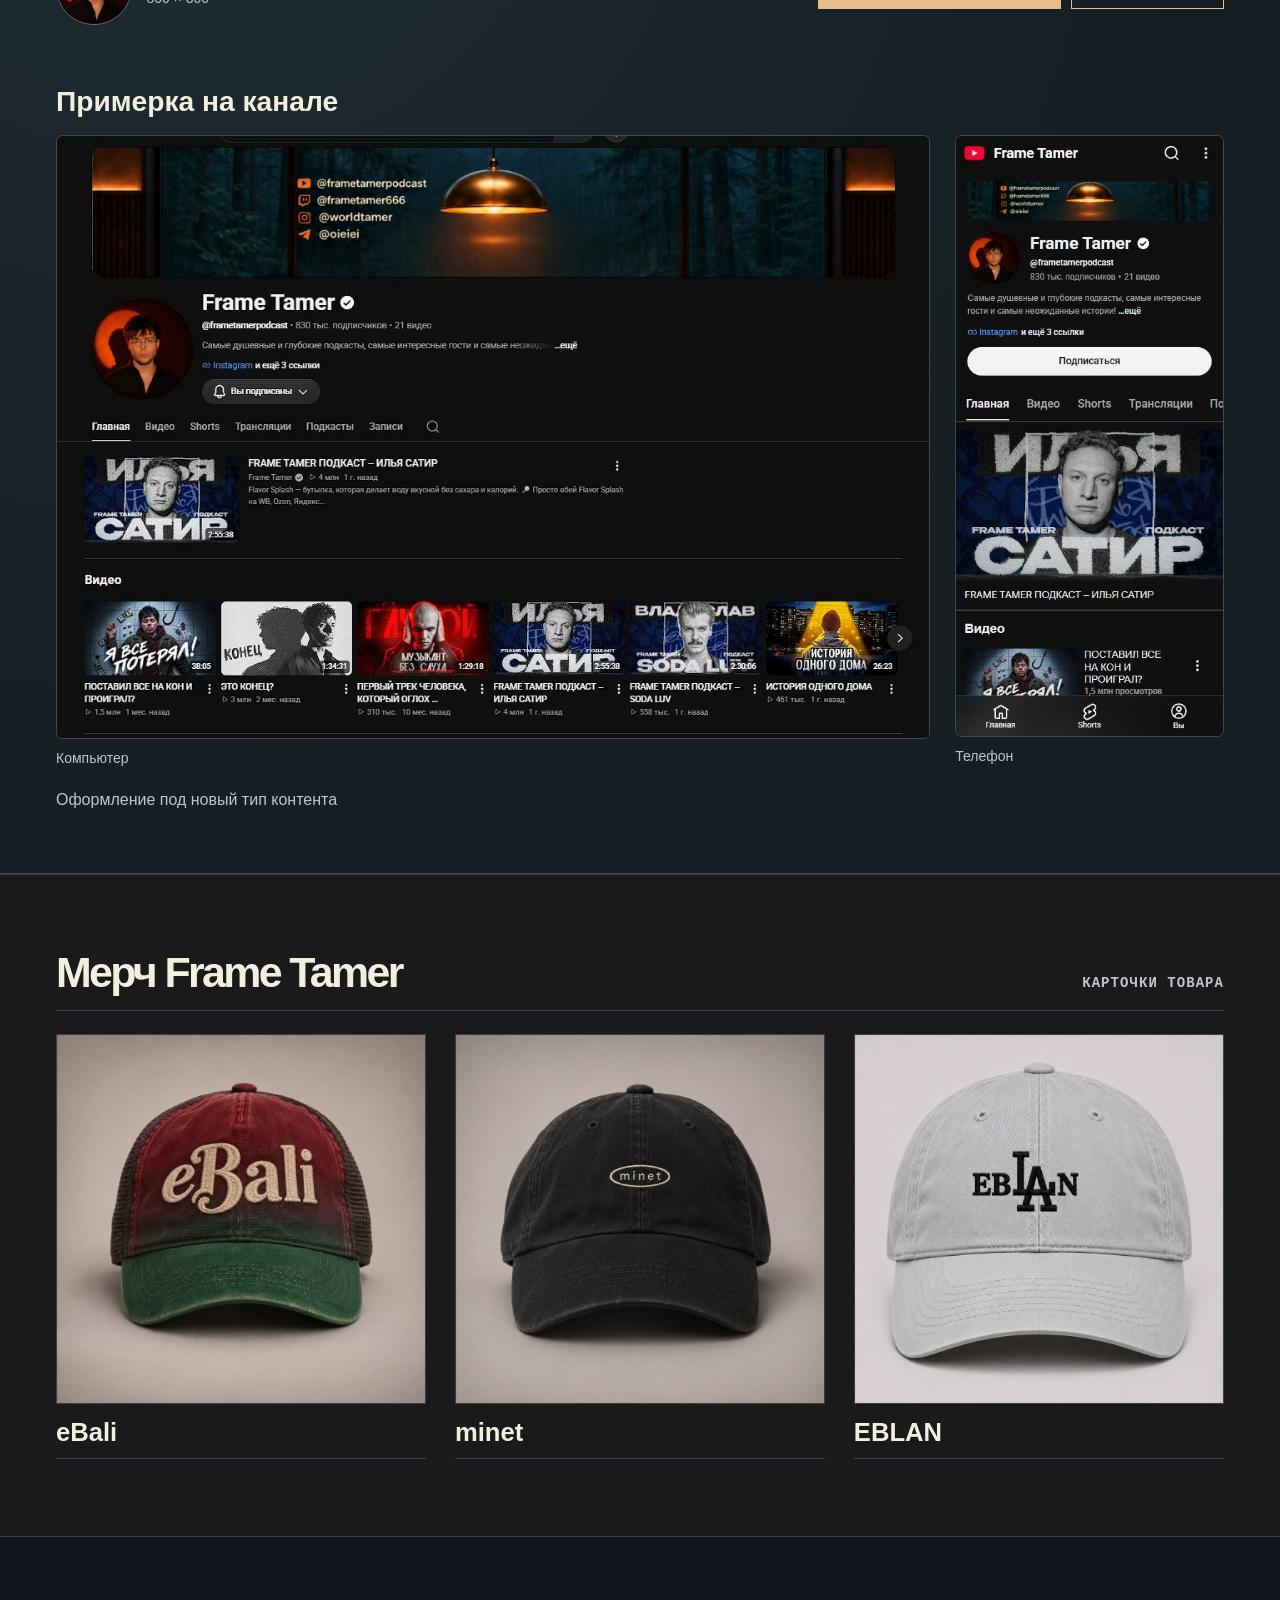
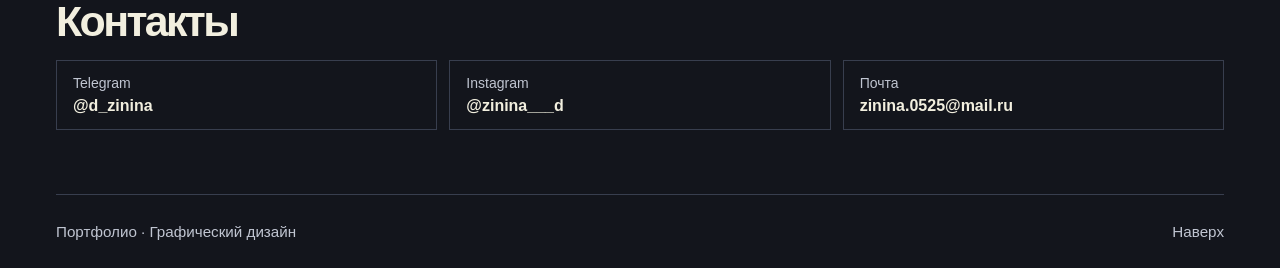
==== commit 9304bbfd: "Center the LA monogram and capitalize EB and N" ====
--- a/index.html
+++ b/index.html
@@ -108,10 +108,10 @@
             <figcaption lang="en">minet</figcaption>
           </figure>
           <figure class="merch-card">
-            <a href="./merch-eblan.jpg" aria-label="Открыть карточку кепки eblan">
-              <img src="./merch-eblan.jpg" width="1000" height="1000" loading="lazy" alt="Светло-серая кепка eblan. В центре тёмной вышивки переплетены буквы LA.">
+            <a href="./merch-eblan.jpg?v=uppercase" aria-label="Открыть карточку кепки EBLAN">
+              <img src="./merch-eblan.jpg?v=uppercase" width="1000" height="1000" loading="lazy" alt="Светло-серая кепка с вышивкой EBLAN. Монограмма LA расположена по центру переднего шва.">
             </a>
-            <figcaption lang="en">eblan</figcaption>
+            <figcaption lang="en">EBLAN</figcaption>
           </figure>
         </div>
       </div>
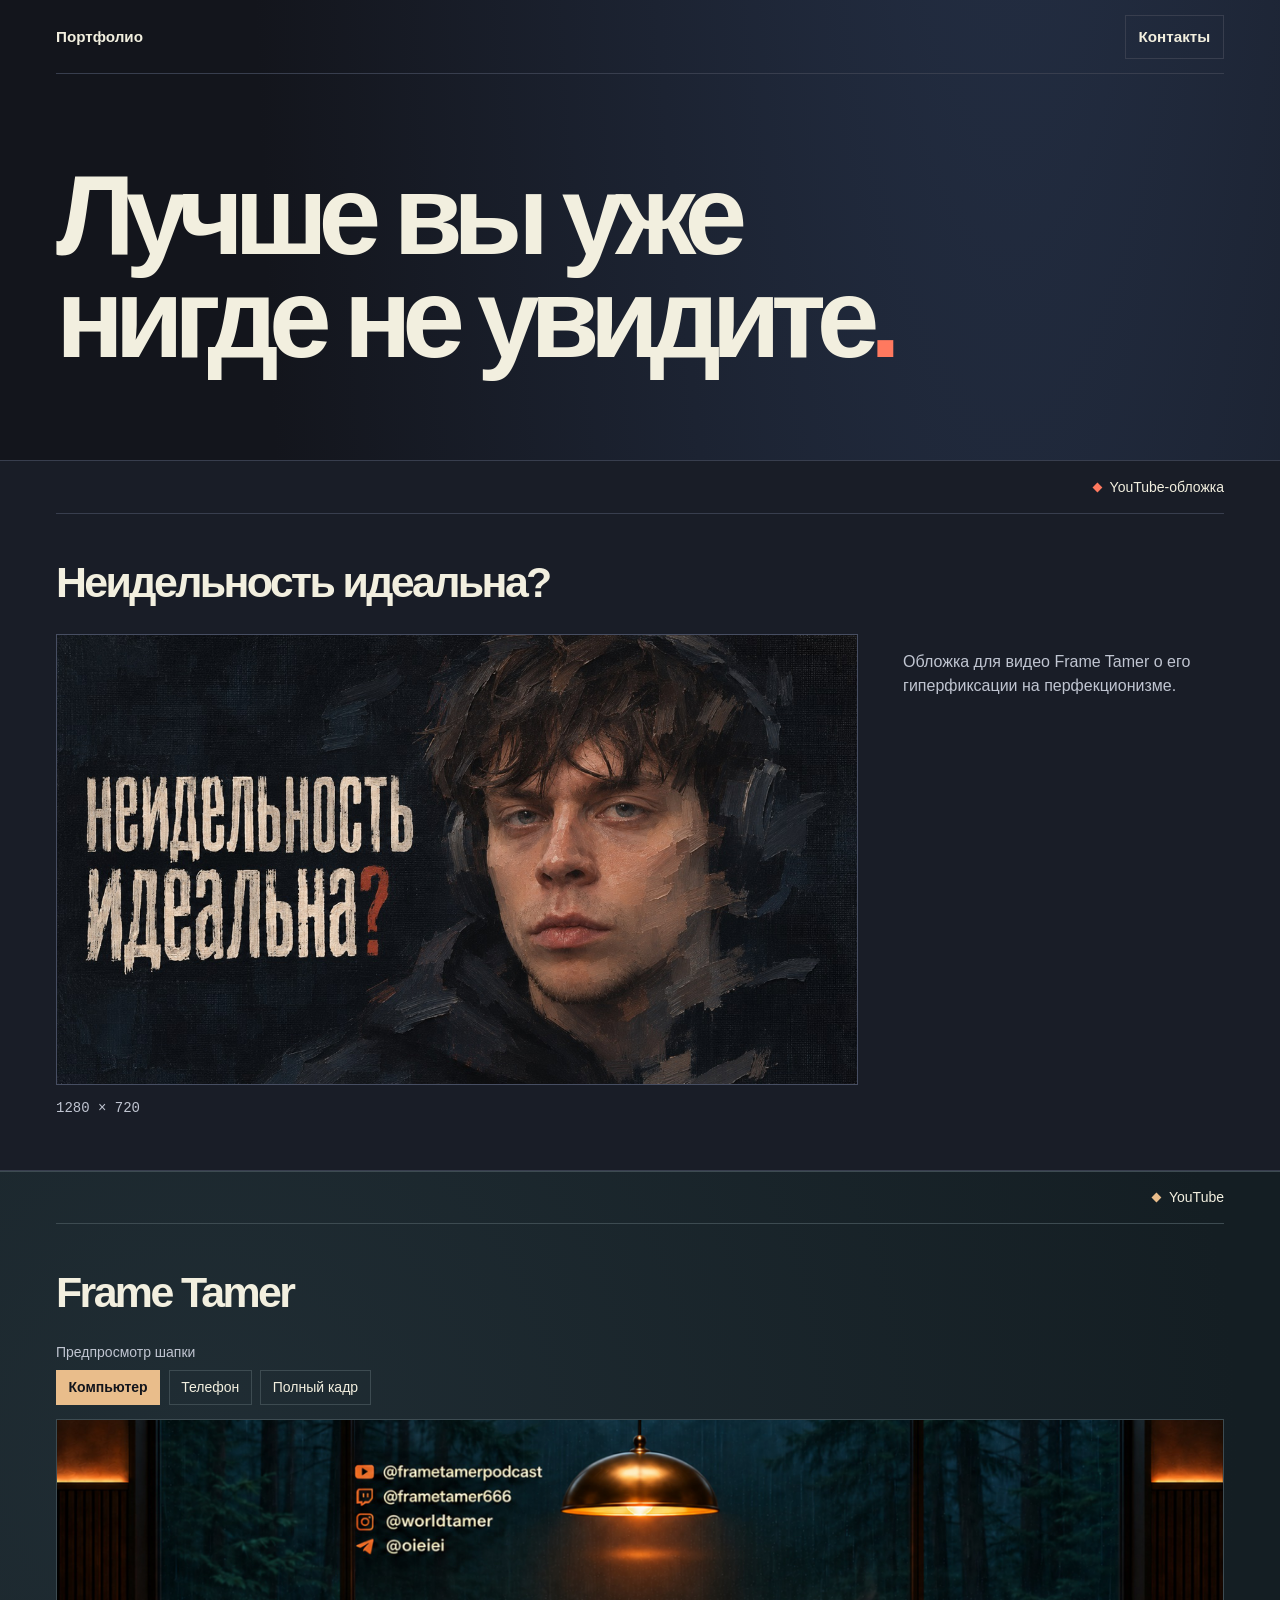
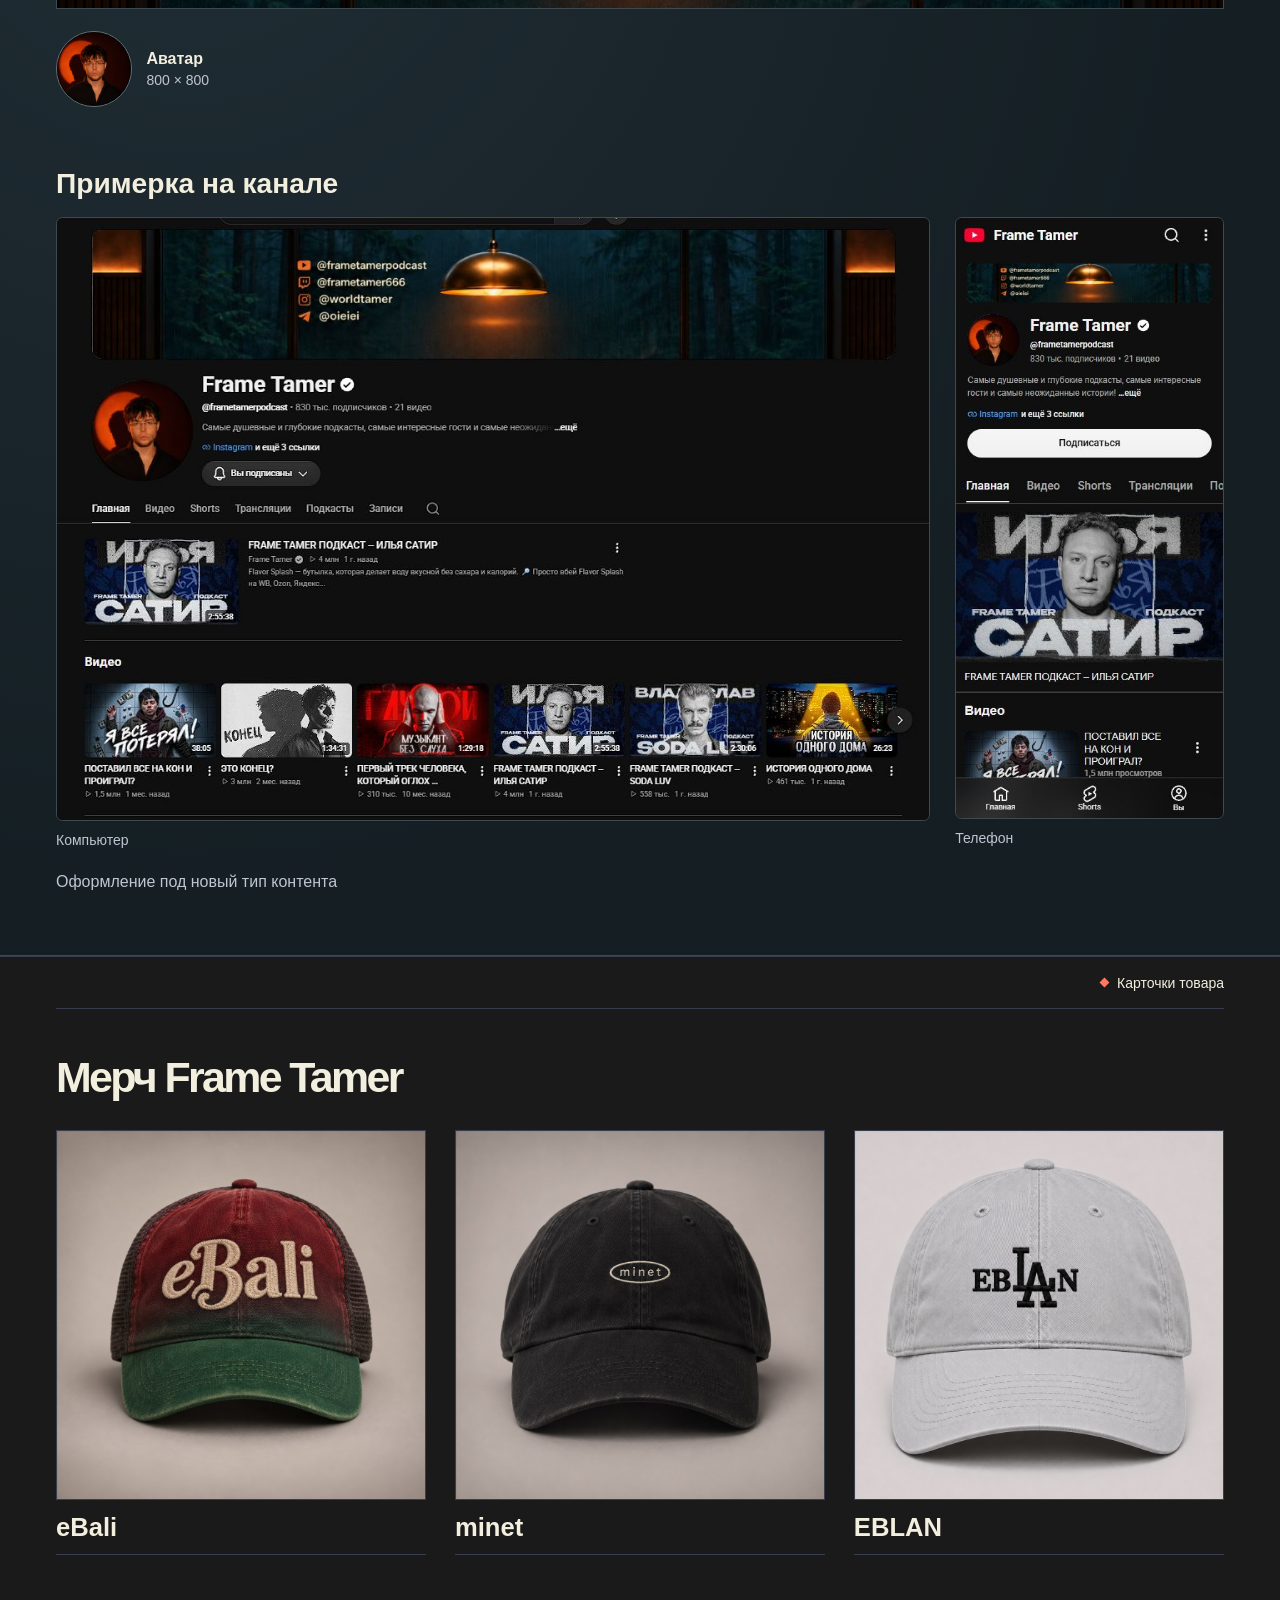
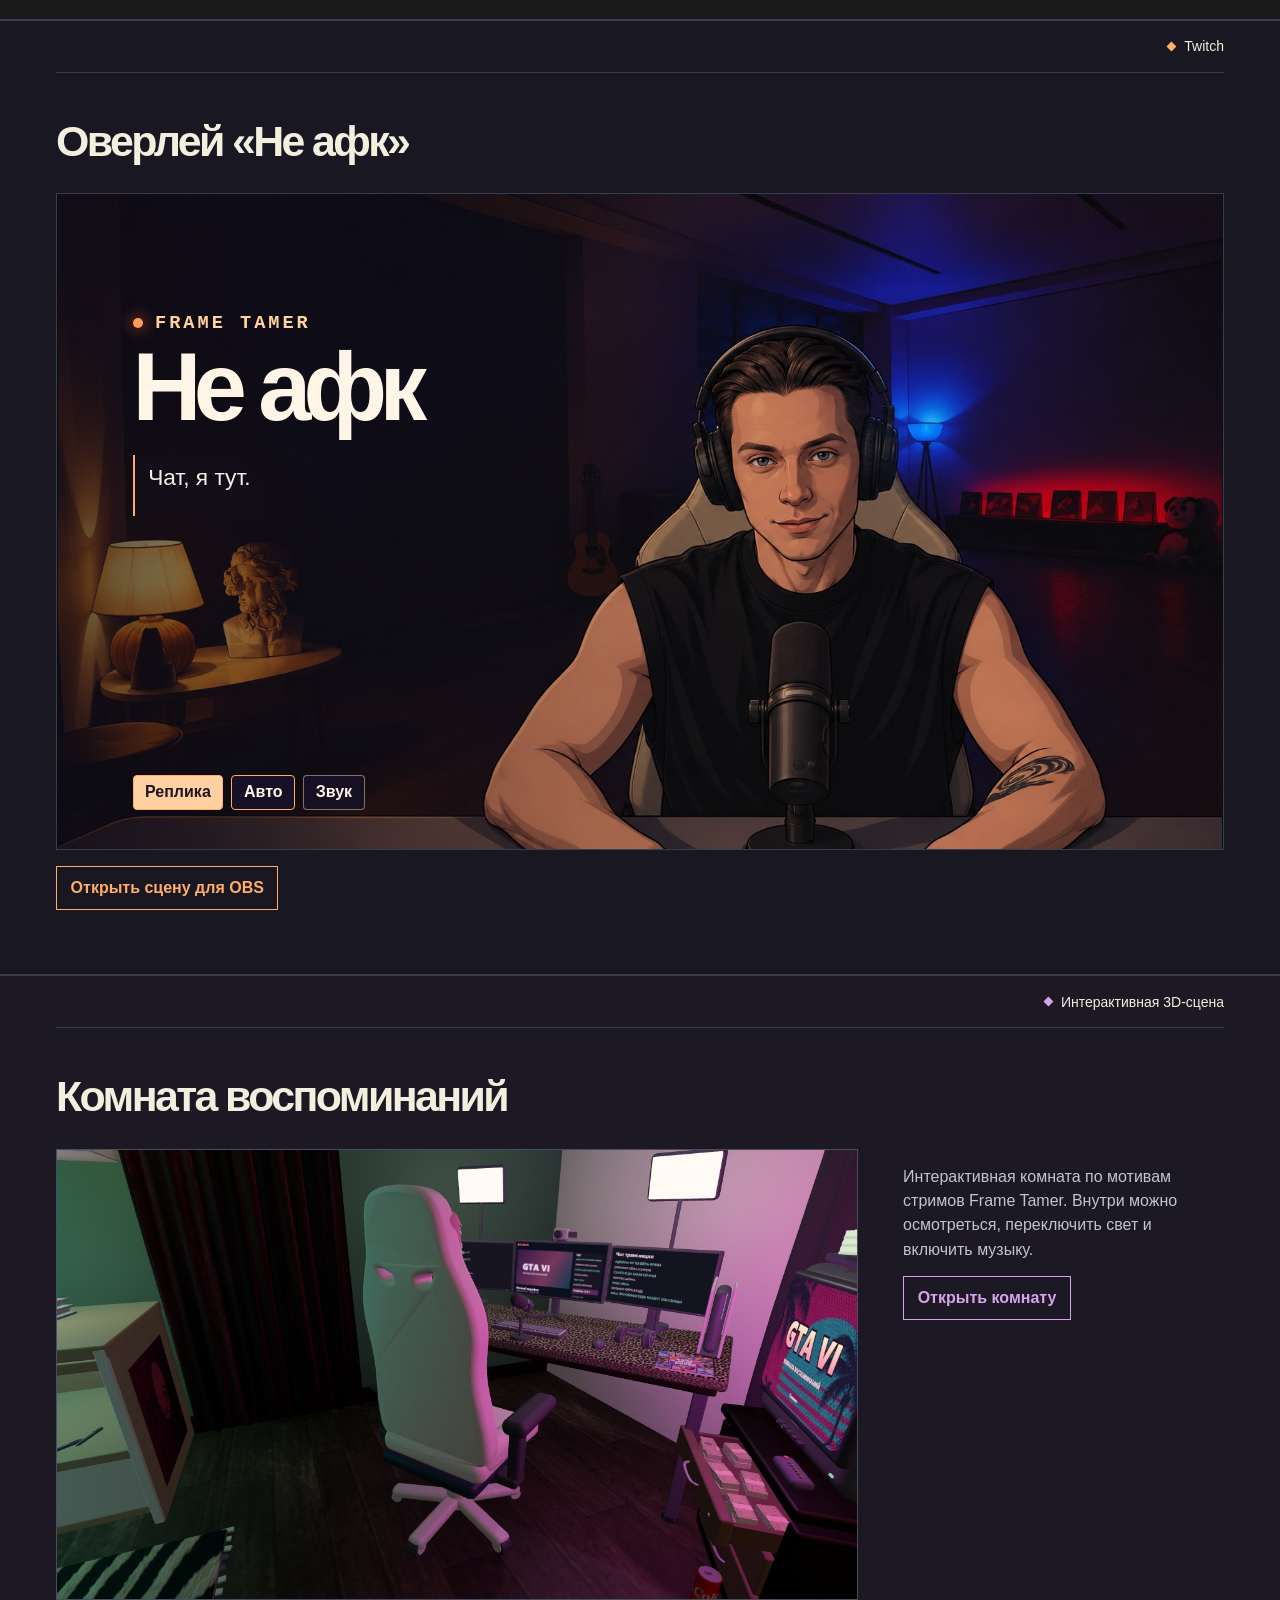
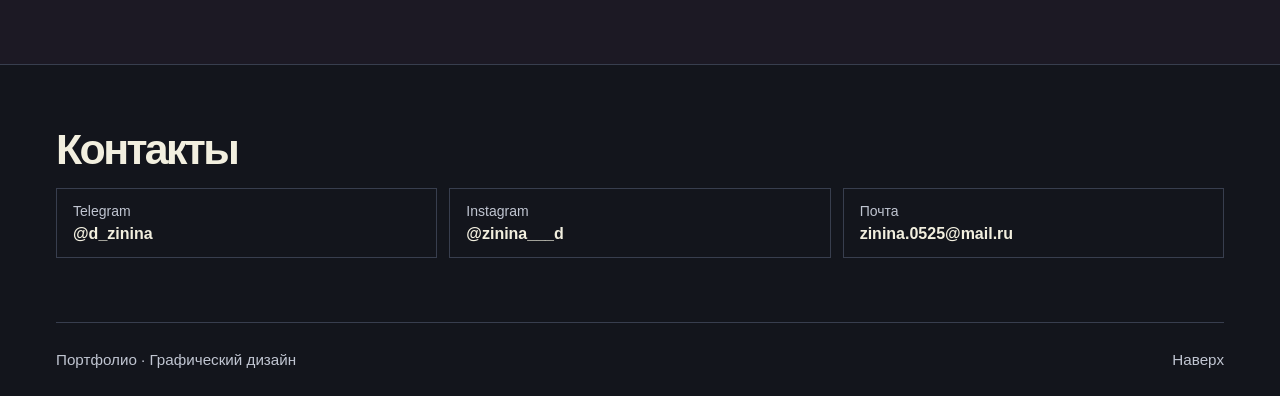
==== commit 1c0386bf: "Add the interactive stream overlay and memory room cases" ====
--- a/index.html
+++ b/index.html
@@ -4,13 +4,13 @@
   <meta charset="utf-8">
   <meta name="viewport" content="width=device-width, initial-scale=1">
   <meta name="theme-color" content="#13151c">
-  <meta name="description" content="Портфолио графического дизайна. Обложка видео, оформление YouTube-канала и мерч Frame Tamer.">
+  <meta name="description" content="Портфолио графического дизайна. Портфолио Дарьи. Работы для Frame Tamer: оформление канала, мерч, оверлей и интерактивная комната.">
   <title>Портфолио Дарьи</title>
-  <link rel="stylesheet" href="./style.css?v=merch">
+  <link rel="stylesheet" href="./style.css?v=stream-room">
 </head>
 <body>
   <header class="mast wrap" id="top">
-    <a class="identity" href="#top">Портфолио</a>
+    <a class="identity" href="#top">Портфолио</a>
     <a class="mast-contact" href="#contacts">Контакты</a>
   </header>
   <main>
@@ -22,15 +22,14 @@
         <div class="project-head">
           <span class="project-type"><span aria-hidden="true"></span>YouTube-обложка</span>
         </div>
+        <h2 class="project-title" id="case-title">Неидельность идеальна?</h2>
         <div class="project-grid">
           <figure class="art">
             <img src="./cover.jpg?v=oil-restored" width="1280" height="720" alt="Портрет Фрейм Тамера на чёрном холсте с неровными мазками по краям. Слева заголовок «неидельность идеальна?».">
             <figcaption>1280 × 720</figcaption>
           </figure>
           <div class="case-info">
-            <h2 id="case-title">Неидельность <br>идеальна?</h2>
             <p>Обложка для видео Frame Tamer о его гиперфиксации на перфекционизме.</p>
-            <a class="download" href="./cover.jpg?v=oil-restored" download="frame-tamer-youtube-cover.jpg">Скачать обложку <svg aria-hidden="true" width="18" height="18" viewBox="0 0 24 24" fill="none"><path d="M4 13v6h16v-6M8 9l4 4 4-4m-4-5v9" stroke="currentColor" stroke-width="1.6" stroke-linecap="round" stroke-linejoin="round"/></svg></a>
           </div>
         </div>
       </div>
@@ -41,7 +40,7 @@
           <span class="project-type"><span aria-hidden="true"></span>YouTube</span>
         </div>
 
-        <h2 class="channel-intro" id="channel-title">Frame Tamer</h2>
+        <h2 class="project-title" id="channel-title">Frame Tamer</h2>
 
         <fieldset class="channel-preview">
           <legend>Предпросмотр шапки</legend>
@@ -63,72 +62,85 @@
             <img src="./channel-avatar.jpg?v=amber" width="800" height="800" loading="lazy" alt="Фотопортрет Frame Tamer в очках. За ним оранжевый круг света и тень на стене.">
             <figcaption><strong>Аватар</strong><span>800 × 800</span></figcaption>
           </figure>
-          <div class="channel-downloads" aria-label="Файлы оформления">
-            <a class="download" href="./channel-banner.jpg?v=open-window" download="frame-tamer-banner.jpg">Скачать шапку <span>2560 × 1440</span></a>
-            <a class="download" href="./channel-avatar.jpg?v=amber" download="frame-tamer-avatar.jpg">Скачать аватар</a>
-          </div>
         </div>
         <section class="channel-mockups" aria-labelledby="mockup-title">
           <h3 id="mockup-title">Примерка на канале</h3>
           <div class="mockup-grid">
             <figure>
-              <a href="./channel-preview-desktop.jpg?v=open-window" aria-label="Открыть примерку на компьютере в полном размере">
-                <img src="./channel-preview-desktop.jpg?v=open-window" width="1046" height="723" loading="lazy" alt="Скриншот канала на компьютере с новой шапкой и фотоаватаром.">
-              </a>
+            <img src="./channel-preview-desktop.jpg?v=open-window" width="1046" height="723" loading="lazy" alt="Скриншот канала на компьютере с новой шапкой и фотоаватаром.">
               <figcaption>Компьютер</figcaption>
             </figure>
             <figure class="mockup-phone">
-              <a href="./channel-preview-mobile.jpg?v=open-window" aria-label="Открыть примерку на телефоне в полном размере">
-                <img src="./channel-preview-mobile.jpg?v=open-window" width="375" height="844" loading="lazy" alt="Скриншот канала на телефоне с новой шапкой и фотоаватаром.">
-              </a>
+            <img src="./channel-preview-mobile.jpg?v=open-window" width="375" height="844" loading="lazy" alt="Скриншот канала на телефоне с новой шапкой и фотоаватаром.">
               <figcaption>Телефон</figcaption>
             </figure>
           </div>
-          <p class="channel-caption">Оформление под новый тип контента</p>
-        </section>
+          <p class="channel-caption">Оформление под новый тип контента</p>
+        </section>
       </div>
-    </section>
+    </section>
     <section class="project merch-project" id="merch" aria-labelledby="merch-title">
       <div class="wrap">
-        <div class="merch-heading">
-          <h2 id="merch-title">Мерч Frame Tamer</h2>
-          <p class="eyebrow">Карточки товара</p>
+        <div class="project-head">
+          <span class="project-type"><span aria-hidden="true"></span>Карточки товара</span>
         </div>
+        <h2 class="project-title" id="merch-title">Мерч Frame Tamer</h2>
         <div class="merch-grid">
           <figure class="merch-card">
-            <a href="./merch-ebali.jpg" aria-label="Открыть карточку кепки eBali">
-              <img src="./merch-ebali.jpg" width="1000" height="1000" loading="lazy" alt="Бордовая кепка с зелёным козырьком и кремовой вышивкой eBali.">
-            </a>
+            <img src="./merch-ebali.jpg" width="1000" height="1000" loading="lazy" alt="Бордовая кепка с зелёным козырьком и кремовой вышивкой eBali.">
             <figcaption lang="en">eBali</figcaption>
           </figure>
           <figure class="merch-card">
-            <a href="./merch-minet.jpg" aria-label="Открыть карточку кепки minet">
-              <img src="./merch-minet.jpg" width="1000" height="1000" loading="lazy" alt="Чёрная кепка с вышивкой minet в светлом овале.">
-            </a>
+            <img src="./merch-minet.jpg" width="1000" height="1000" loading="lazy" alt="Чёрная кепка с вышивкой minet в светлом овале.">
             <figcaption lang="en">minet</figcaption>
           </figure>
           <figure class="merch-card">
-            <a href="./merch-eblan.jpg?v=uppercase" aria-label="Открыть карточку кепки EBLAN">
-              <img src="./merch-eblan.jpg?v=uppercase" width="1000" height="1000" loading="lazy" alt="Светло-серая кепка с вышивкой EBLAN. Монограмма LA расположена по центру переднего шва.">
-            </a>
+            <img src="./merch-eblan.jpg?v=uppercase" width="1000" height="1000" loading="lazy" alt="Светло-серая кепка с вышивкой EBLAN. Монограмма LA расположена по центру переднего шва.">
             <figcaption lang="en">EBLAN</figcaption>
           </figure>
         </div>
       </div>
-    </section>
+    </section>
+    <section class="project stream-project" id="stream" aria-labelledby="stream-title">
+      <div class="wrap">
+        <div class="project-head">
+          <span class="project-type"><span aria-hidden="true"></span>Twitch</span>
+        </div>
+        <h2 class="project-title" id="stream-title">Оверлей «Не афк»</h2>
+        <iframe class="stream-embed" src="./stream-overlay.html" width="1280" height="720"
+                title="Интерактивный оверлей «Не афк»" allow="autoplay" loading="lazy"></iframe>
+        <a class="open-project" href="./stream-overlay.html?mode=obs" target="_blank" rel="noopener">Открыть сцену для OBS</a>
+      </div>
+    </section>
+    <section class="project room-project" id="room" aria-labelledby="room-title">
+      <div class="wrap">
+        <div class="project-head">
+          <span class="project-type"><span aria-hidden="true"></span>Интерактивная 3D-сцена</span>
+        </div>
+        <h2 class="project-title" id="room-title">Комната воспоминаний</h2>
+        <div class="room-layout">
+          <img src="./memory-room.jpg" width="1280" height="720" loading="lazy"
+               alt="Рабочее место Фрейма в трёхмерной комнате с розовой и зелёной подсветкой.">
+          <div class="case-info">
+            <p>Интерактивная комната по мотивам стримов Frame Tamer. Внутри можно осмотреться, переключить свет и включить музыку.</p>
+            <a class="open-project" href="https://daryazz65.github.io/frameTamer-gta6-memory-room/" target="_blank" rel="noopener">Открыть комнату</a>
+          </div>
+        </div>
+      </div>
+    </section>
     <section class="contacts wrap" id="contacts" aria-labelledby="contacts-title">
       <h2 id="contacts-title">Контакты</h2>
       <ul class="contact-list">
         <li><a href="https://t.me/d_zinina"><span>Telegram</span><strong>@d_zinina</strong></a></li>
         <li><a href="https://www.instagram.com/zinina___d/"><span>Instagram</span><strong>@zinina___d</strong></a></li>
-        <li><a href="mailto:zinina.0525@mail.ru"><span>Почта</span><strong>zinina.0525@mail.ru</strong></a></li>
+        <li><a href="mailto:zinina.0525@mail.ru"><span>Почта</span><strong>zinina.0525@mail.ru</strong></a></li>
       </ul>
-    </section>
+    </section>
   </main>
   <footer class="footer wrap">
     <span>Портфолио · Графический дизайн</span>
     <a href="#top">Наверх</a>
   </footer>
 </body>
-</html>
-
+</html>
+
--- a/style.css
+++ b/style.css
@@ -40,7 +40,7 @@
   border: 1px solid var(--line);
   font-weight: 650;
 }
-.mast-contact:hover { border-color: var(--accent); }
+.mast-contact:hover { border-color: var(--accent); }
 .intro { padding-block: clamp(2.8rem, 7vw, 6.25rem); }
 .eyebrow {
   margin: 0;
@@ -87,7 +87,7 @@
   padding-block: clamp(1.4rem, 3vw, 2.6rem) clamp(1.8rem, 4vw, 3.5rem);
 }
 .art { margin: 0; }
-.art img {
+.art img, .room-layout img {
   aspect-ratio: 16 / 9;
   display: block;
   width: 100%;
@@ -112,19 +112,6 @@
   overflow-wrap: anywhere;
 }
 .case-info p:not(.eyebrow) { margin: 0 0 .85rem; color: var(--soft); line-height: 1.53; }
-.download {
-  display: inline-flex;
-  justify-content: space-between;
-  align-items: center;
-  gap: 1rem;
-  margin-top: .6rem;
-  padding: .72rem .9rem;
-  border: 1px solid var(--accent);
-  font-weight: 650;
-  color: var(--ink);
-  background: var(--accent);
-}
-.download:hover { color: var(--accent); background: transparent; }
 .footer { color: var(--soft); }
 @media (max-width: 900px) {
   .wrap { width: calc(100% - 3rem); }
@@ -140,9 +127,9 @@
   .eyebrow { letter-spacing: .035em; }
   .footer { font-size: .875rem; }
 }
-@media (prefers-reduced-motion: reduce) { html { scroll-behavior: auto; } }
-
-
+@media (prefers-reduced-motion: reduce) { html { scroll-behavior: auto; } }
+
+
 
 .channel-project {
   --accent: #e9bd8b;
@@ -151,7 +138,7 @@
   background-image: radial-gradient(ellipse at 15% 20%, #202d34, transparent 68%);
   padding-bottom: clamp(2.2rem, 5vw, 4rem);
 }
-.channel-intro { margin: 0; padding-block: clamp(1.5rem, 4vw, 3rem) clamp(1rem, 2.4vw, 2rem); }
+.project-title { margin: 0; padding-block: clamp(1.5rem, 4vw, 3rem) clamp(1rem, 2.4vw, 2rem); }
 .channel-preview {
   min-inline-size: 0;
   margin: 0;
@@ -235,16 +222,9 @@
   border-radius: 50%;
 }
 .avatar-preview figcaption { display: grid; gap: .25rem; }
-.avatar-preview span, .channel-downloads span { font-size: .875rem; }
+.avatar-preview span { font-size: .875rem; }
 .avatar-preview span { color: var(--soft); }
-.channel-downloads { display: flex; flex-wrap: wrap; gap: .65rem; }
-.channel-downloads .download { margin: 0; }
-.channel-downloads .download + .download { background: transparent; color: var(--accent); }
-.channel-downloads .download + .download:hover { background: var(--accent); color: var(--ink); }
-@media (max-width: 480px) {
-  .channel-downloads .download { font-size: .875rem; }
-}
-
+
 
 .channel-mockups { margin-top: clamp(2rem, 5vw, 3.75rem); }
 .channel-mockups h3 {
@@ -259,7 +239,6 @@
   align-items: start;
 }
 .mockup-grid figure { margin: 0; min-width: 0; }
-.mockup-grid a { display: block; }
 .mockup-grid img {
   display: block;
   width: 100%;
@@ -267,14 +246,13 @@
   border: 1px solid var(--line);
   border-radius: .4rem;
 }
-.mockup-grid a:hover img { border-color: var(--accent); }
 .mockup-grid figcaption { margin-top: .65rem; color: var(--soft); font-size: .875rem; }
-.channel-caption { margin: 1.6rem 0 0; color: var(--soft); font-size: 1rem; }
+.channel-caption { margin: 1.6rem 0 0; color: var(--soft); font-size: 1rem; }
 @media (max-width: 720px) {
   .mockup-grid { grid-template-columns: minmax(0, 1fr); }
   .mockup-phone { max-width: min(100%, 375px); justify-self: center; }
-}
-
+}
+
 
 .contacts { padding-block: clamp(2.2rem, 5vw, 4rem); }
 .contacts h2 { margin: 0 0 1.1rem; }
@@ -295,31 +273,19 @@
 }
 .contact-list a:hover { border-color: var(--accent); }
 .contact-list a span { color: var(--soft); font-size: .875rem; }
-main:has(.contacts) + .footer { border-top: 1px solid var(--line); }
-
+main:has(.contacts) + .footer { border-top: 1px solid var(--line); }
+
 
 .merch-project {
-  padding-block: clamp(2.5rem, 6vw, 5rem);
+  padding-bottom: clamp(2.2rem, 5vw, 4rem);
   background: #1b1a1a;
 }
-.merch-heading {
-  display: flex;
-  flex-wrap: wrap;
-  justify-content: space-between;
-  align-items: baseline;
-  gap: .65rem 1.5rem;
-  padding-bottom: 1rem;
-  border-bottom: 1px solid var(--line);
-}
-.merch-heading h2 { margin: 0; }
 .merch-grid {
   display: grid;
   grid-template-columns: repeat(3, minmax(0, 1fr));
   gap: clamp(.9rem, 2.25vw, 2rem);
-  margin-top: 1.45rem;
 }
 .merch-card { margin: 0; min-width: 0; }
-.merch-card a { display: block; }
 .merch-card img {
   display: block;
   width: 100%;
@@ -328,7 +294,6 @@
   border: 1px solid var(--line);
   background: #c9c3b9;
 }
-.merch-card a:hover img { border-color: var(--accent); }
 .merch-card figcaption {
   padding: .85rem 0 .7rem;
   border-bottom: 1px solid var(--line);
@@ -337,4 +302,37 @@
 }
 @media (max-width: 650px) {
   .merch-grid { grid-template-columns: minmax(0, 1fr); }
-}
+}
+
+.stream-project { background: #181722; --accent: #ffad69; }
+.room-project { background: #1c1924; --accent: #d7a4eb; }
+.stream-project, .room-project { padding-bottom: clamp(2.2rem, 5vw, 4rem); }
+.stream-embed {
+  display: block;
+  width: 100%;
+  height: auto;
+  aspect-ratio: 16 / 9;
+  border: 1px solid var(--line);
+  background: var(--ink);
+}
+.open-project {
+  display: inline-flex;
+  align-items: center;
+  min-height: 44px;
+  padding: .5rem .85rem;
+  border: 1px solid var(--accent);
+  color: var(--accent);
+  font-weight: 650;
+}
+.open-project:hover { background: var(--accent); color: var(--ink); }
+.stream-embed + .open-project { margin-top: 1rem; }
+.room-layout {
+  display: grid;
+  grid-template-columns: minmax(0, 2.5fr) minmax(0, 1fr);
+  gap: clamp(1.5rem, 3.5vw, 3rem);
+  align-items: start;
+}
+@media (max-width: 900px) {
+  .room-layout { grid-template-columns: minmax(0, 1fr); }
+}
+.project-title + .project-grid { padding-block-start: 0; }
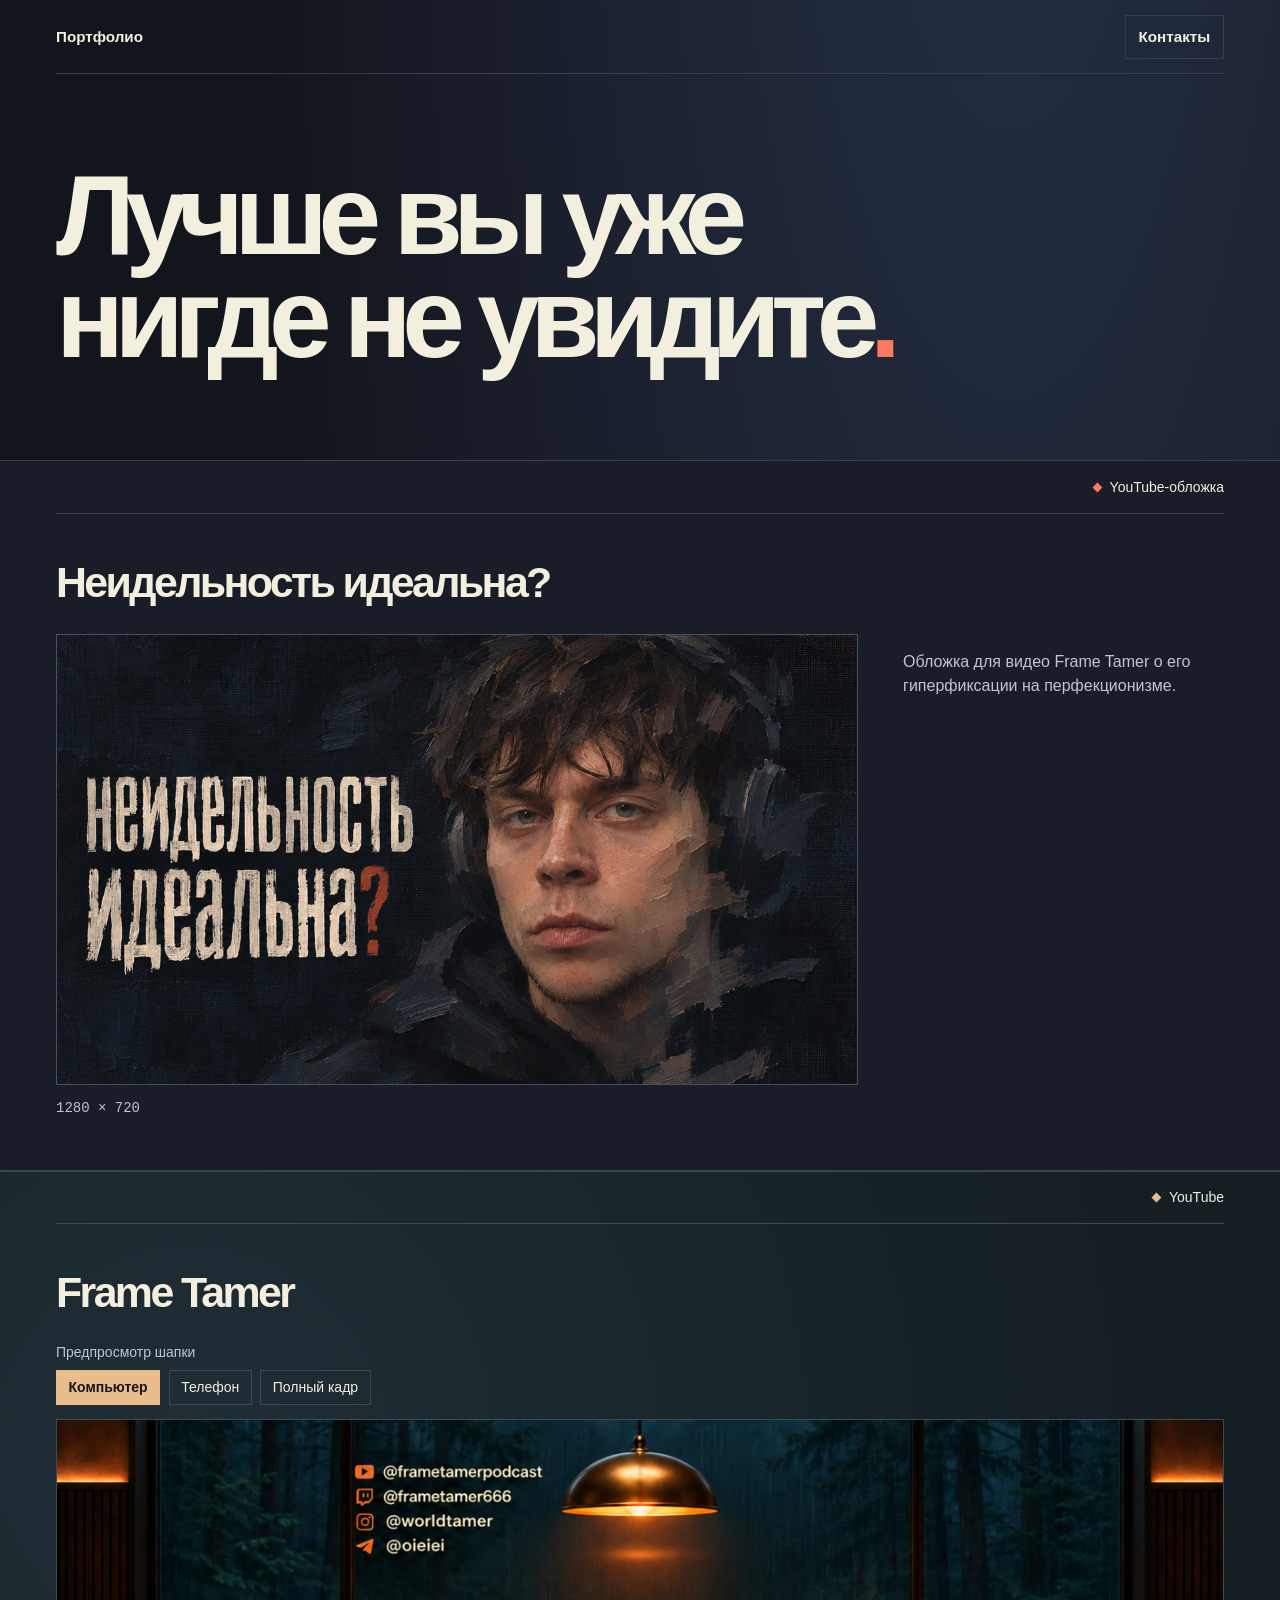
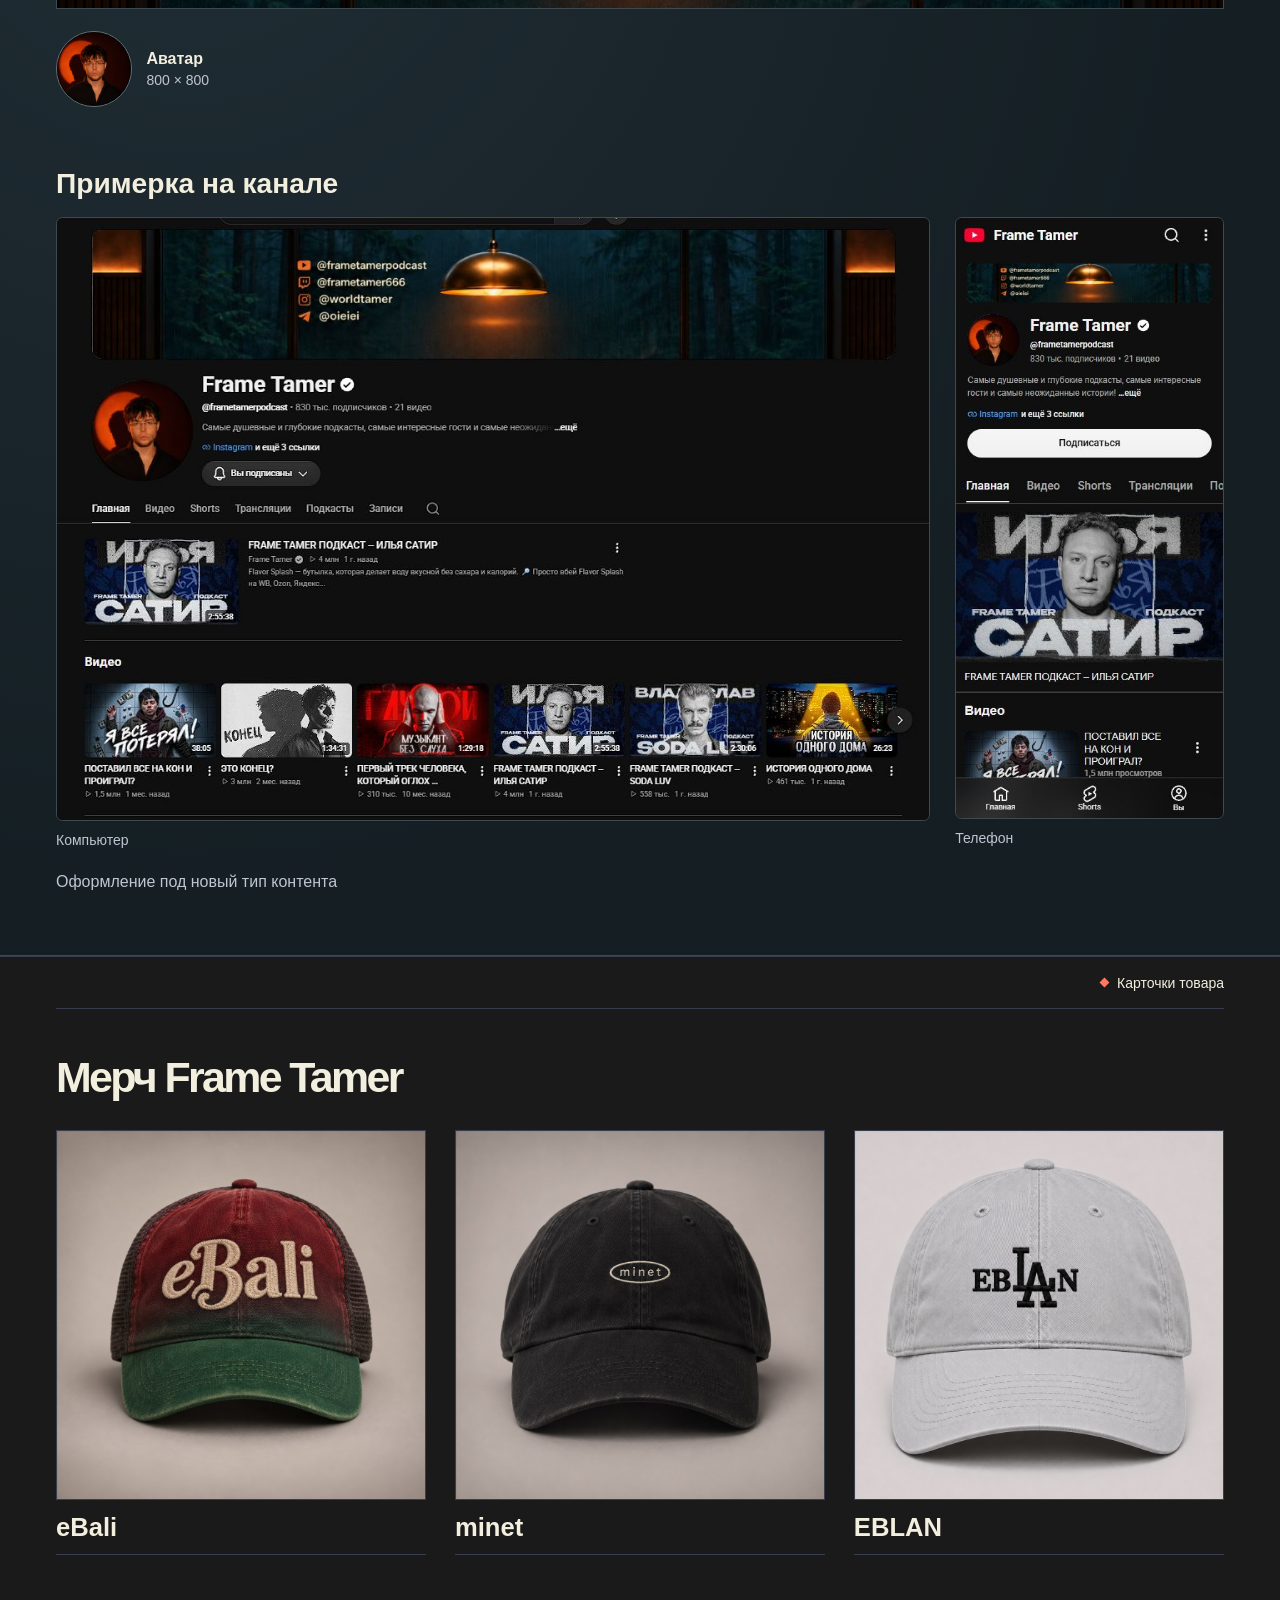
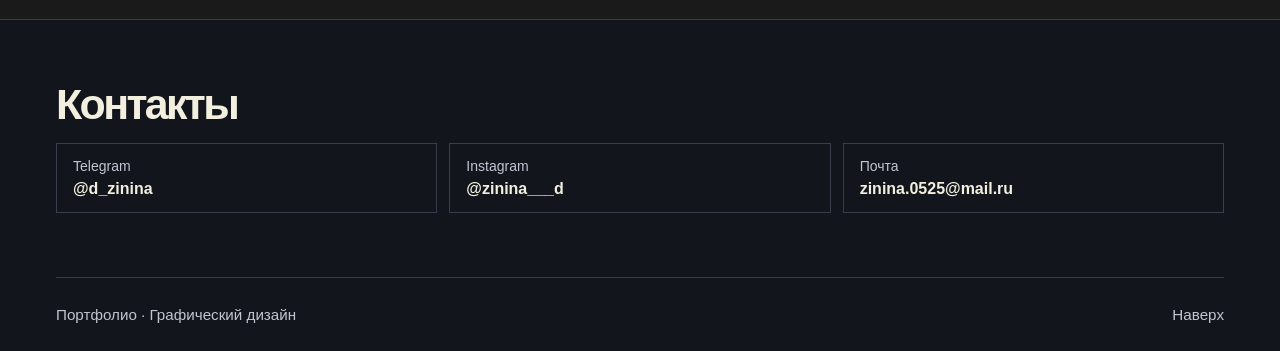
==== commit 942dac86: "Remove the stream and memory room cases from the portfolio" ====
--- a/index.html
+++ b/index.html
@@ -4,9 +4,9 @@
   <meta charset="utf-8">
   <meta name="viewport" content="width=device-width, initial-scale=1">
   <meta name="theme-color" content="#13151c">
-  <meta name="description" content="Портфолио графического дизайна. Портфолио Дарьи. Работы для Frame Tamer: оформление канала, мерч, оверлей и интерактивная комната.">
+  <meta name="description" content="Портфолио Дарьи. Обложка видео, оформление YouTube-канала и мерч Frame Tamer.">
   <title>Портфолио Дарьи</title>
-  <link rel="stylesheet" href="./style.css?v=stream-room">
+  <link rel="stylesheet" href="./style.css?v=three-cases">
 </head>
 <body>
   <header class="mast wrap" id="top">
@@ -101,33 +101,6 @@
         </div>
       </div>
     </section>
-    <section class="project stream-project" id="stream" aria-labelledby="stream-title">
-      <div class="wrap">
-        <div class="project-head">
-          <span class="project-type"><span aria-hidden="true"></span>Twitch</span>
-        </div>
-        <h2 class="project-title" id="stream-title">Оверлей «Не афк»</h2>
-        <iframe class="stream-embed" src="./stream-overlay.html" width="1280" height="720"
-                title="Интерактивный оверлей «Не афк»" allow="autoplay" loading="lazy"></iframe>
-        <a class="open-project" href="./stream-overlay.html?mode=obs" target="_blank" rel="noopener">Открыть сцену для OBS</a>
-      </div>
-    </section>
-    <section class="project room-project" id="room" aria-labelledby="room-title">
-      <div class="wrap">
-        <div class="project-head">
-          <span class="project-type"><span aria-hidden="true"></span>Интерактивная 3D-сцена</span>
-        </div>
-        <h2 class="project-title" id="room-title">Комната воспоминаний</h2>
-        <div class="room-layout">
-          <img src="./memory-room.jpg" width="1280" height="720" loading="lazy"
-               alt="Рабочее место Фрейма в трёхмерной комнате с розовой и зелёной подсветкой.">
-          <div class="case-info">
-            <p>Интерактивная комната по мотивам стримов Frame Tamer. Внутри можно осмотреться, переключить свет и включить музыку.</p>
-            <a class="open-project" href="https://daryazz65.github.io/frameTamer-gta6-memory-room/" target="_blank" rel="noopener">Открыть комнату</a>
-          </div>
-        </div>
-      </div>
-    </section>
     <section class="contacts wrap" id="contacts" aria-labelledby="contacts-title">
       <h2 id="contacts-title">Контакты</h2>
       <ul class="contact-list">
--- a/style.css
+++ b/style.css
@@ -87,7 +87,7 @@
   padding-block: clamp(1.4rem, 3vw, 2.6rem) clamp(1.8rem, 4vw, 3.5rem);
 }
 .art { margin: 0; }
-.art img, .room-layout img {
+.art img {
   aspect-ratio: 16 / 9;
   display: block;
   width: 100%;
@@ -304,35 +304,4 @@
   .merch-grid { grid-template-columns: minmax(0, 1fr); }
 }
 
-.stream-project { background: #181722; --accent: #ffad69; }
-.room-project { background: #1c1924; --accent: #d7a4eb; }
-.stream-project, .room-project { padding-bottom: clamp(2.2rem, 5vw, 4rem); }
-.stream-embed {
-  display: block;
-  width: 100%;
-  height: auto;
-  aspect-ratio: 16 / 9;
-  border: 1px solid var(--line);
-  background: var(--ink);
-}
-.open-project {
-  display: inline-flex;
-  align-items: center;
-  min-height: 44px;
-  padding: .5rem .85rem;
-  border: 1px solid var(--accent);
-  color: var(--accent);
-  font-weight: 650;
-}
-.open-project:hover { background: var(--accent); color: var(--ink); }
-.stream-embed + .open-project { margin-top: 1rem; }
-.room-layout {
-  display: grid;
-  grid-template-columns: minmax(0, 2.5fr) minmax(0, 1fr);
-  gap: clamp(1.5rem, 3.5vw, 3rem);
-  align-items: start;
-}
-@media (max-width: 900px) {
-  .room-layout { grid-template-columns: minmax(0, 1fr); }
-}
 .project-title + .project-grid { padding-block-start: 0; }
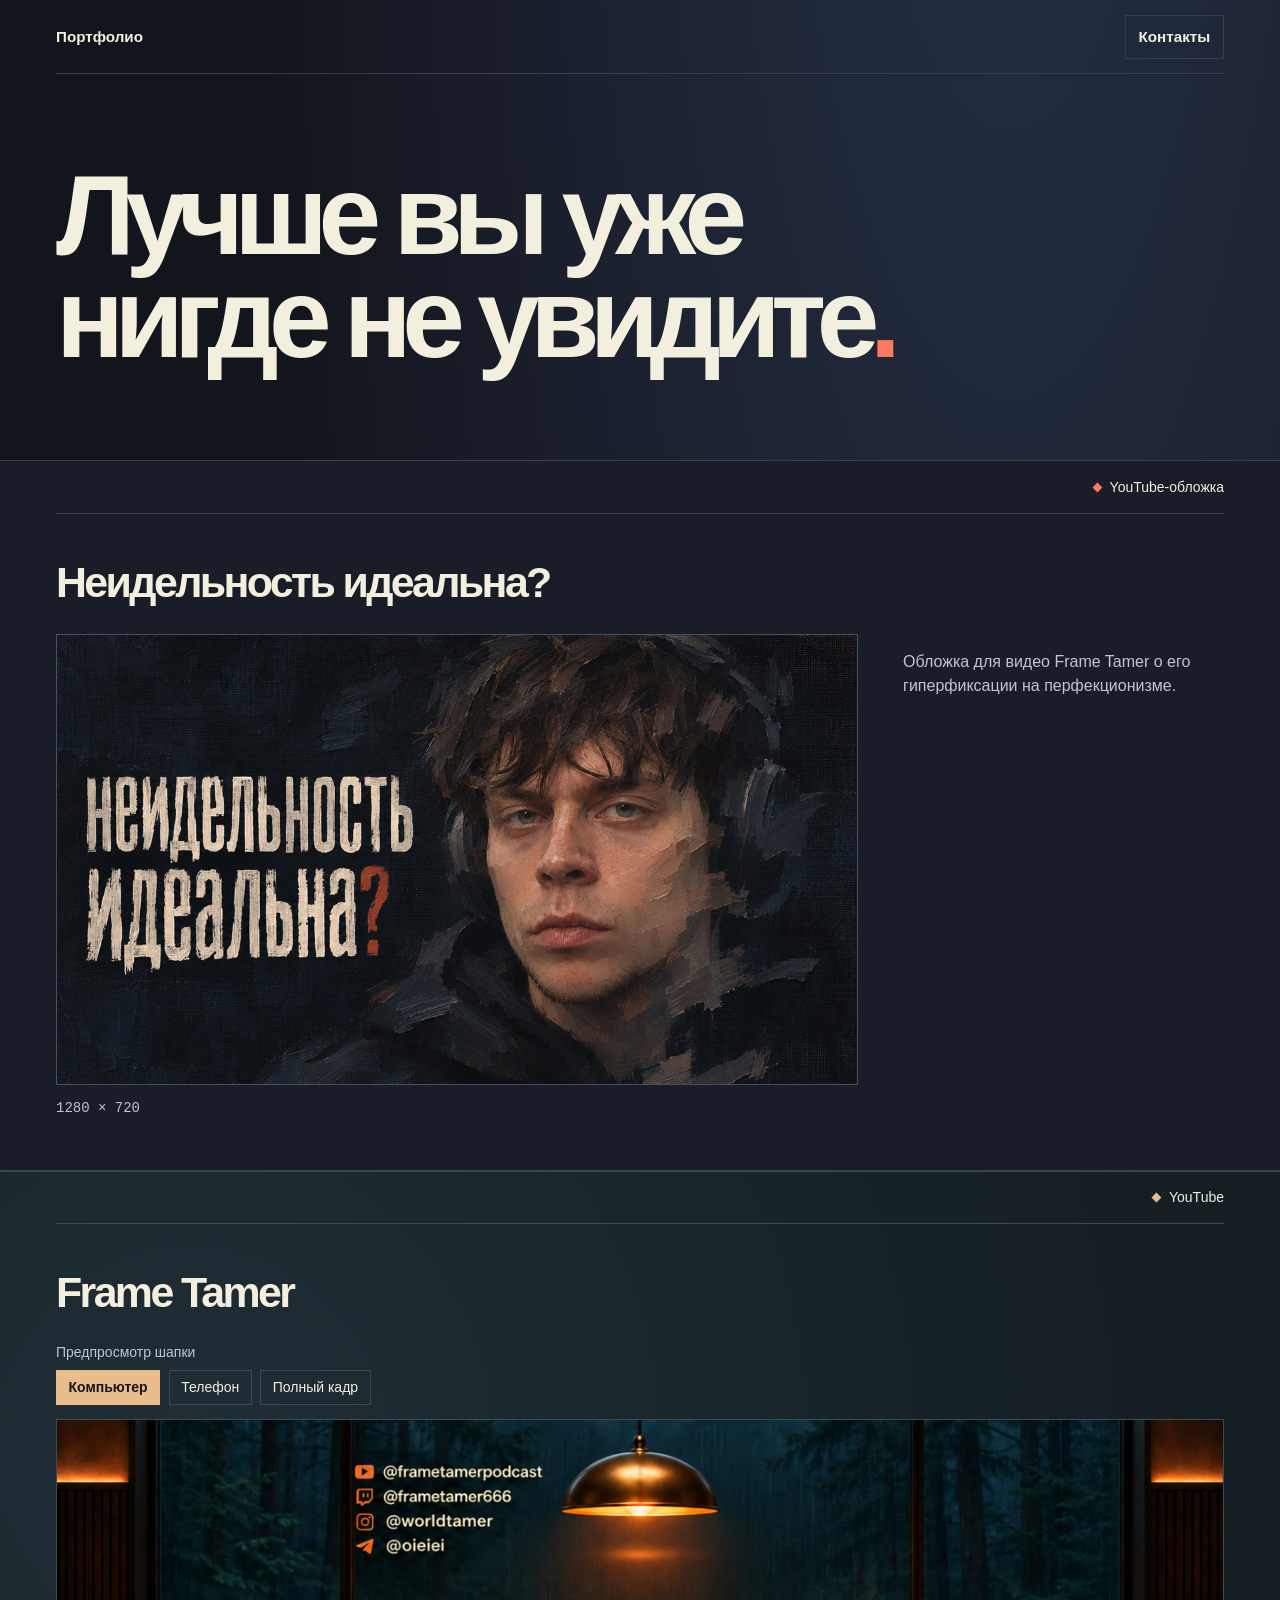
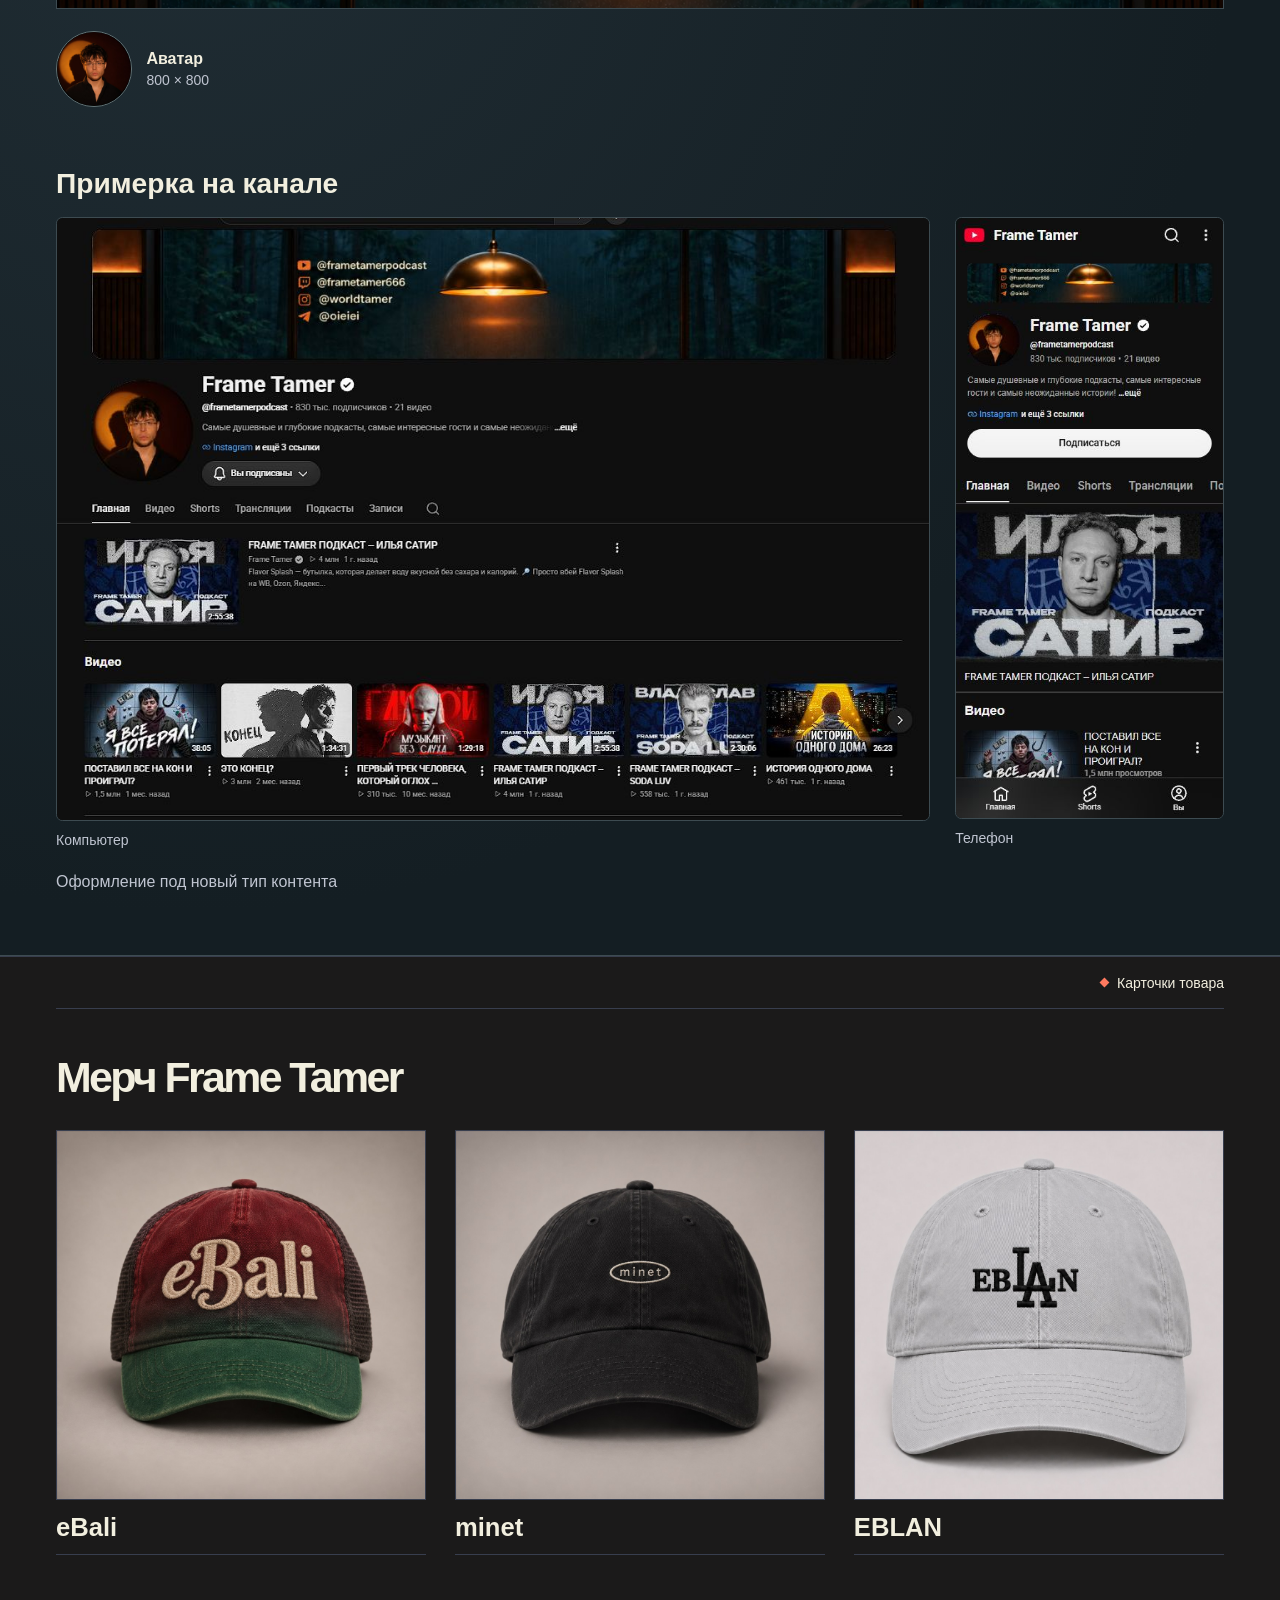
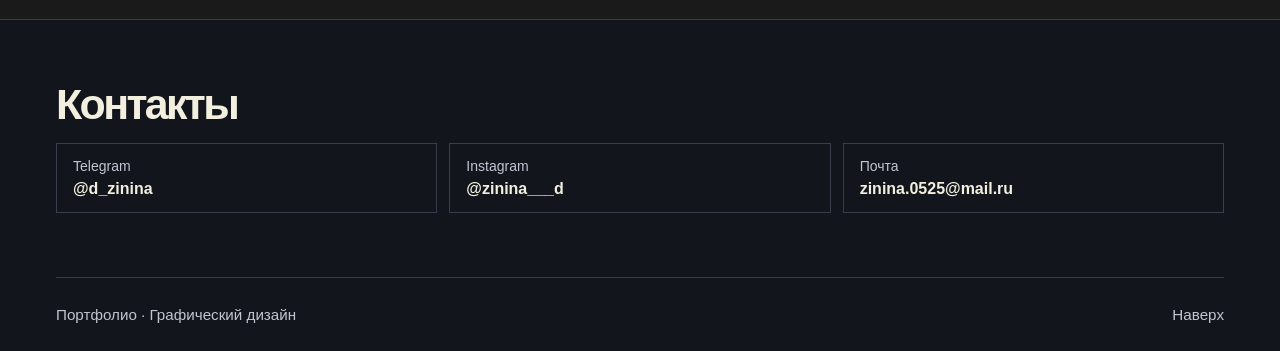
==== commit eedc8137: "Match the channel avatar light to the amber banner" ====
--- a/index.html
+++ b/index.html
@@ -59,7 +59,7 @@
 
         <div class="channel-assets">
           <figure class="avatar-preview">
-            <img src="./channel-avatar.jpg?v=amber" width="800" height="800" loading="lazy" alt="Фотопортрет Frame Tamer в очках. За ним оранжевый круг света и тень на стене.">
+            <img src="./channel-avatar.jpg?v=matched-light" width="800" height="800" loading="lazy" alt="Фотопортрет Frame Tamer в очках. За ним янтарно-оранжевый круг света и тень на стене.">
             <figcaption><strong>Аватар</strong><span>800 × 800</span></figcaption>
           </figure>
         </div>
@@ -67,11 +67,11 @@
           <h3 id="mockup-title">Примерка на канале</h3>
           <div class="mockup-grid">
             <figure>
-            <img src="./channel-preview-desktop.jpg?v=open-window" width="1046" height="723" loading="lazy" alt="Скриншот канала на компьютере с новой шапкой и фотоаватаром.">
+            <img src="./channel-preview-desktop.jpg?v=matched-light" width="1046" height="723" loading="lazy" alt="Скриншот канала на компьютере с новой шапкой и фотоаватаром.">
               <figcaption>Компьютер</figcaption>
             </figure>
             <figure class="mockup-phone">
-            <img src="./channel-preview-mobile.jpg?v=open-window" width="375" height="844" loading="lazy" alt="Скриншот канала на телефоне с новой шапкой и фотоаватаром.">
+            <img src="./channel-preview-mobile.jpg?v=matched-light" width="375" height="844" loading="lazy" alt="Скриншот канала на телефоне с новой шапкой и фотоаватаром.">
               <figcaption>Телефон</figcaption>
             </figure>
           </div>
